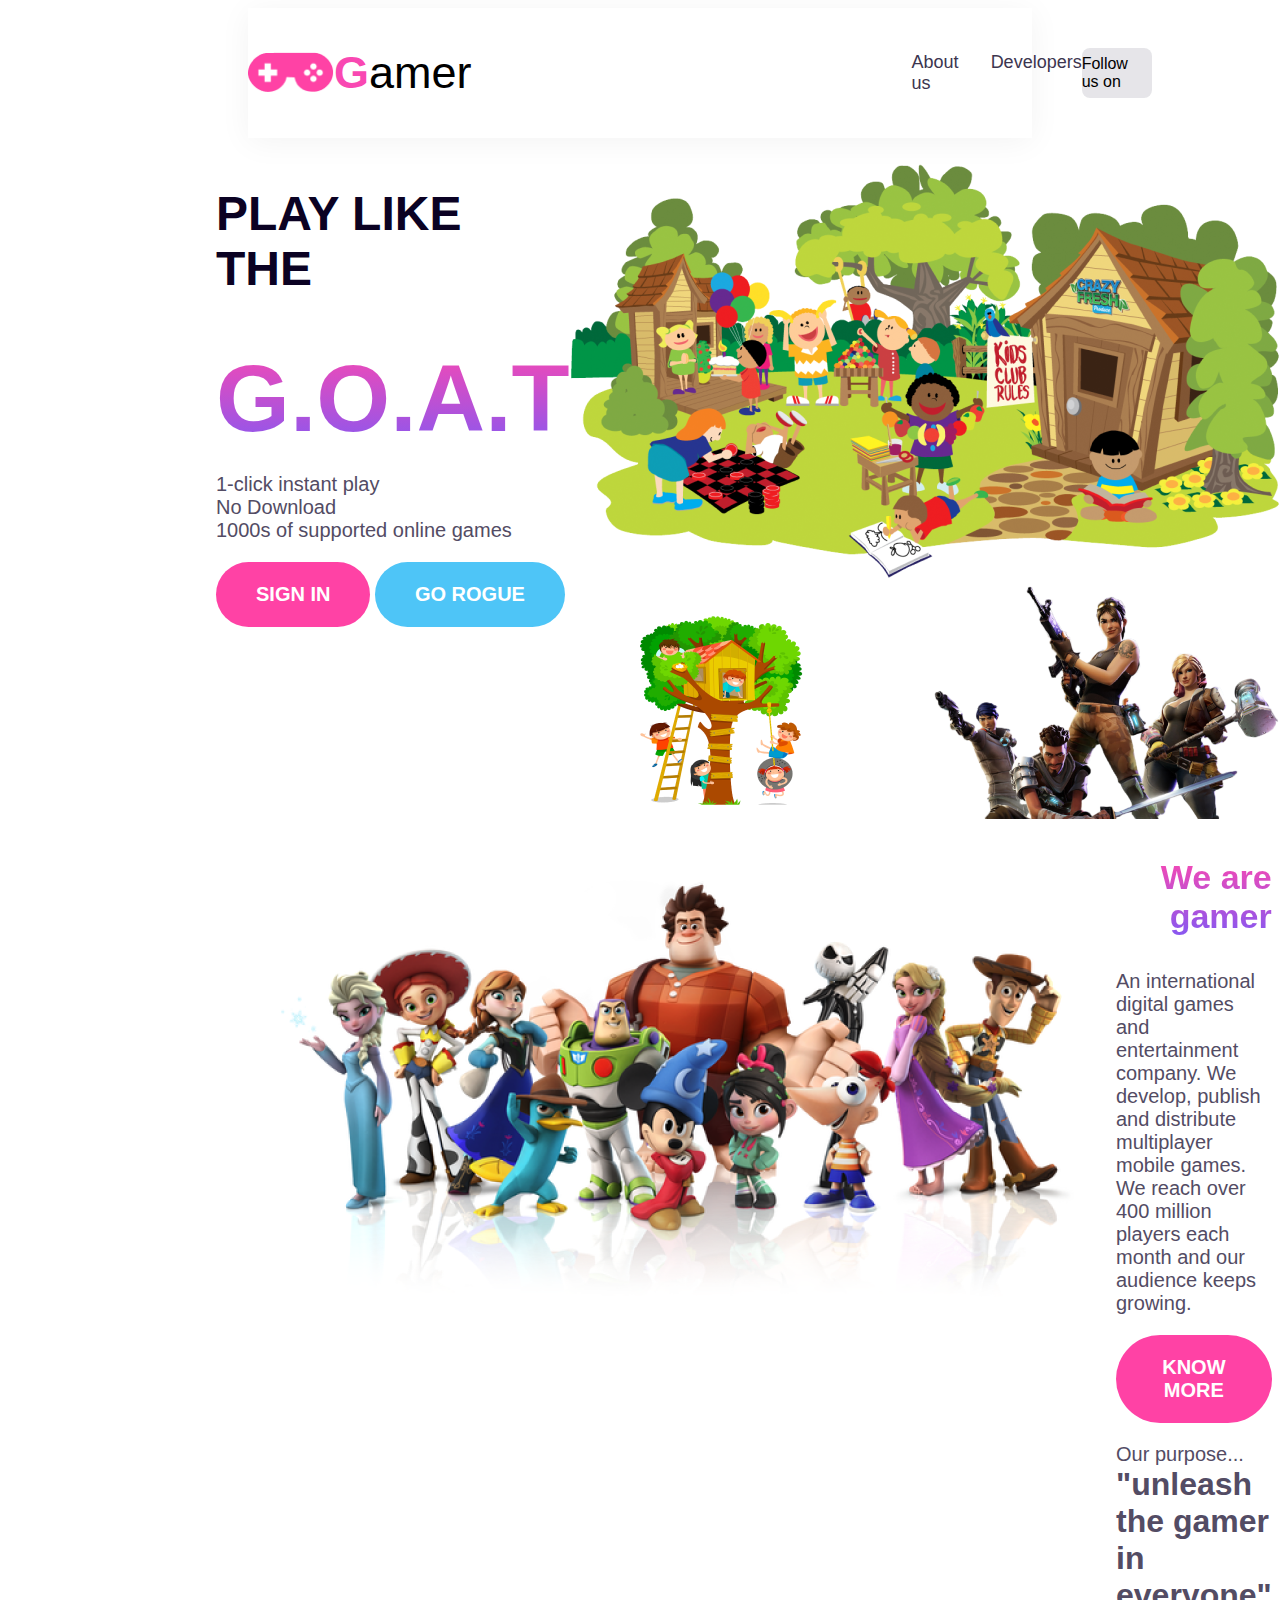
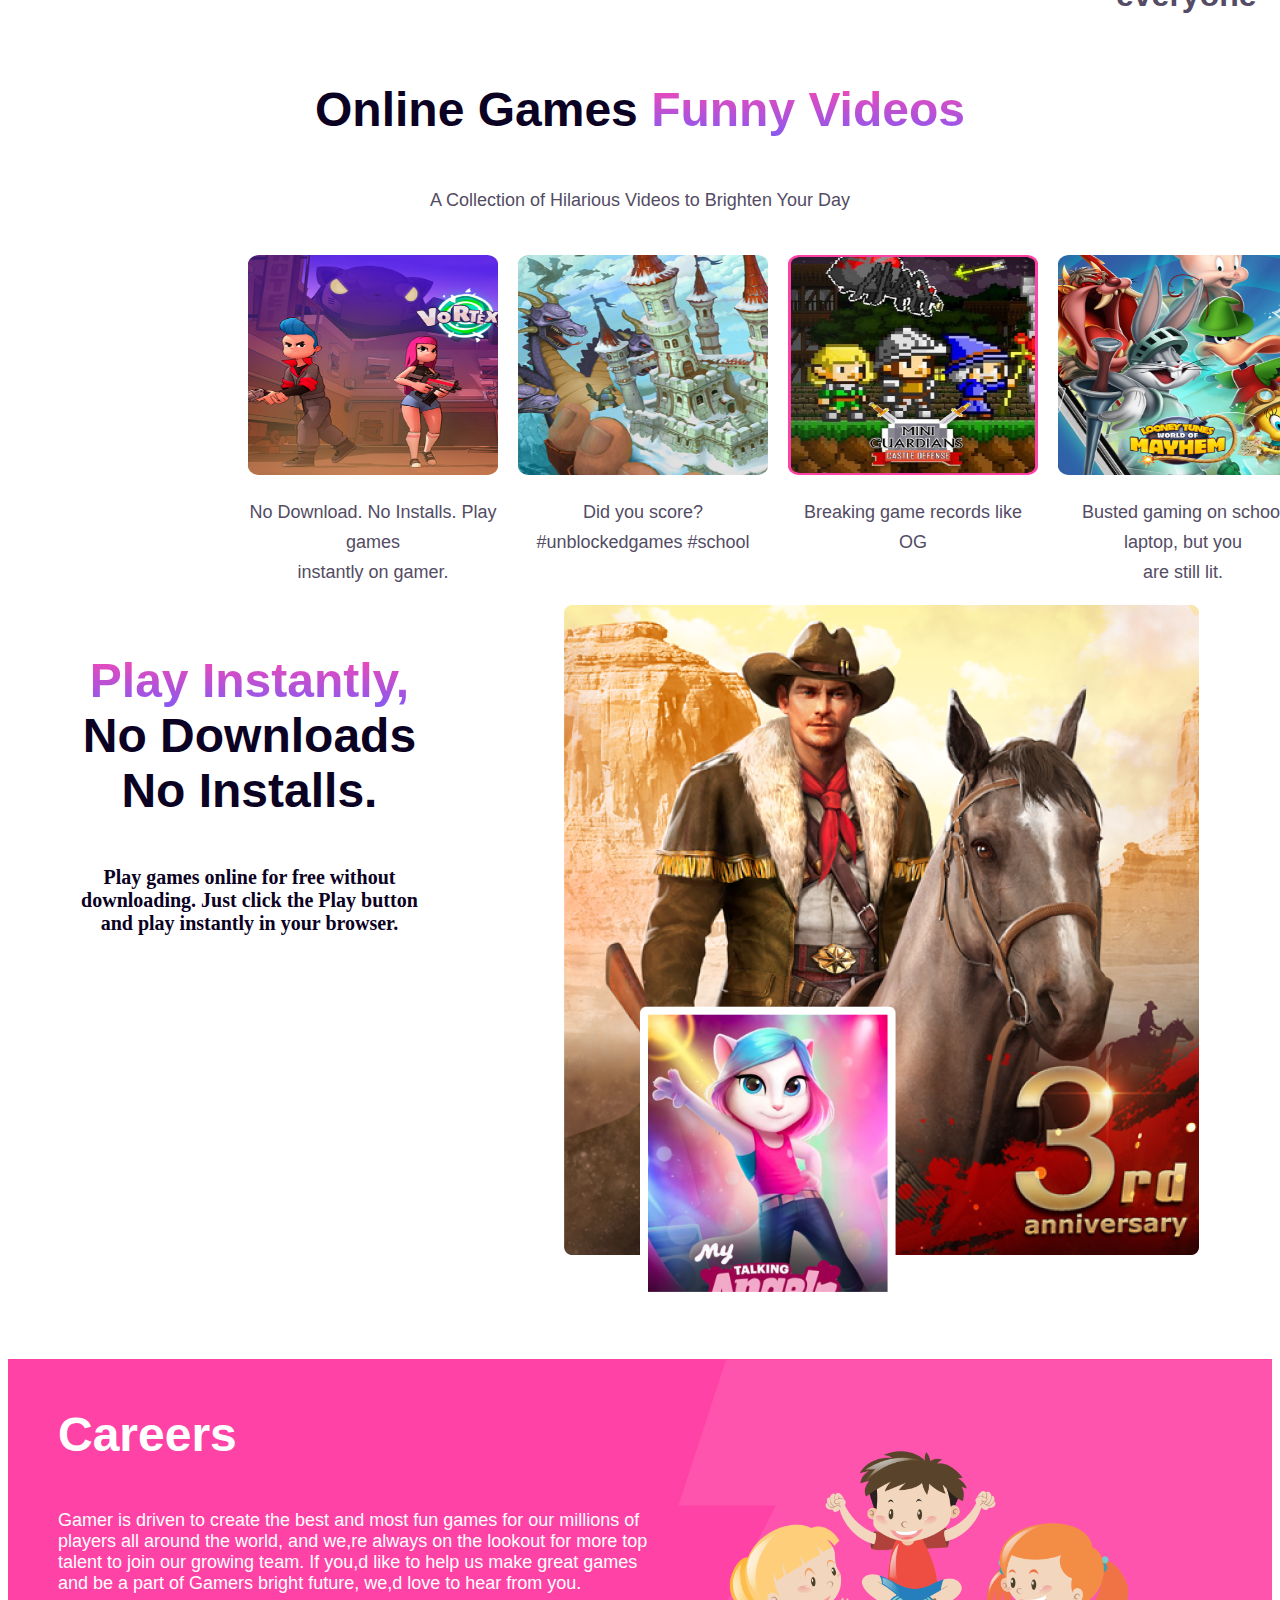
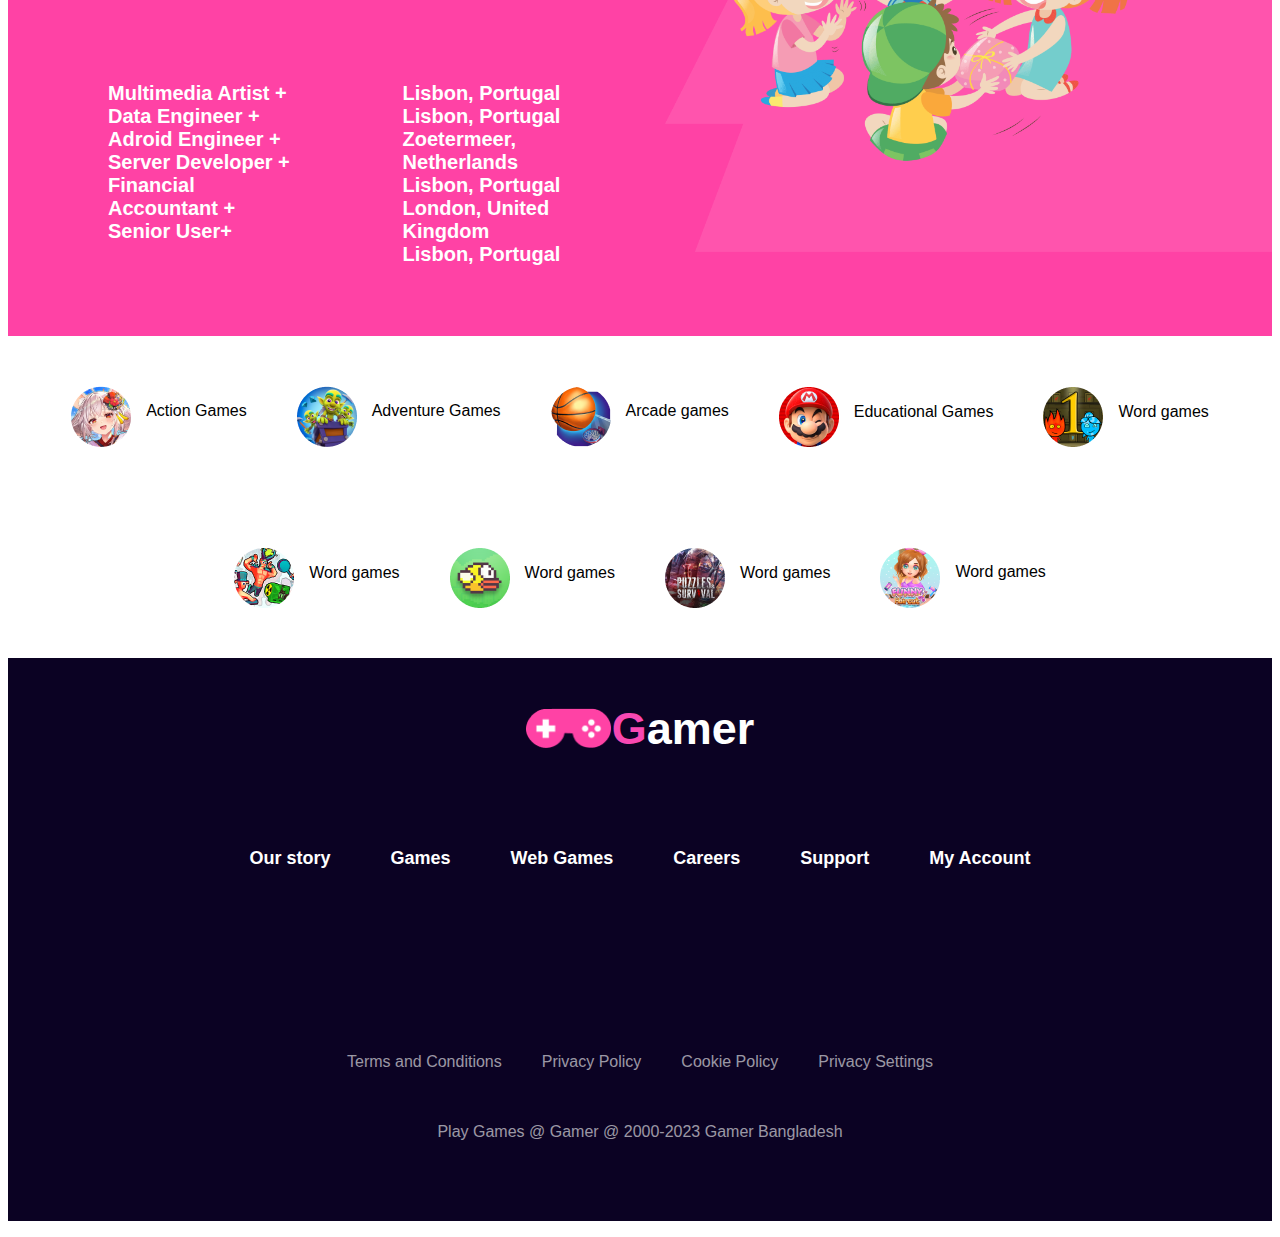
==== index.html @ 5a142f73 "first commit" ====
<!DOCTYPE html>
<html lang="en">

<head>
    <meta charset="UTF-8">
    <meta name="viewport" content="width=device-width, initial-scale=1.0">
    <title>Document</title>
    <link rel="stylesheet" href="2nd.css">
    <link rel="stylesheet" href="https://cdnjs.cloudflare.com/ajax/libs/font-awesome/6.4.0/css/all.min.css"
        integrity="sha512-iecdLmaskl7CVkqkXNQ/ZH/XLlvWZOJyj7Yy7tcenmpD1ypASozpmT/E0iPtmFIB46ZmdtAc9eNBvH0H/ZpiBw=="
        crossorigin="anonymous" referrerpolicy="no-referrer" />
    
</head>

<body>
    <nav class="nav">
        <div class="first">
            <img class="gamer-logo" src="/Frame.png" alt="">
            <p class="gamerp"><span class="pink">G</span>amer</p>
        </div>
        <div class="second">
            <ul>
                <li class="ab">About us </li>
                <li class="bb">Developers</li>
            </ul>
        </div>
        <div class="third">
            <p class="yp">Follow us on</p>
            <div class="third-logo">
                <i class="fa-brands fa-youtube" style="color: #f22b07;"></i>
                <i class="fa-brands fa-tiktok"></i>
            </div>
        </div>





    </nav>
    <!-- nav end -->
    <!-- secoond section start  -->
    <section class="gamererporerta">

        <div class="goat-desc">
            <p class="play">PLAY LIKE THE </p>
            <span class="goat">G.O.A.T</span>
            <p class="text">1-click instant play <br>No Download <br> 1000s of supported online games</p>





            <div class="goat-button">
                <button class="btn">SIGN IN</button>
                <button class="btntwo">GO ROGUE</button>

            </div>
        </div>




        <div class="second-section-firstimg">
            <img src="/Group18.png" alt="">
        </div>





    </section>
    <section class="fourth-page">



        <div class="second-section-firstimg">
            <img src="/pngwing4.png" alt="">
        </div>

        <div class="fourth-desc">
            <p class="we">We are gamer </p>

            <p class="text">An international digital games and entertainment company. We develop, publish and distribute
                multiplayer mobile games. We reach over 400 million players each month and our audience keeps growing.
            </p>
            <button class="btn">KNOW MORE</button>
            <p class="text">Our purpose...<br><span class="upper">"unleash the gamer in everyone"</span> </p>
        </div>




        </div>










    </section>
    <!-- online games begin -->
    <section class="online-games-container">
        <div class="online-games-title">
            <p class="online-t">Online Games <span class="purple">Funny Videos</span></p>
            <p class="textone">A Collection of Hilarious Videos to Brighten Your Day</p>
        </div>
        <div class="card">
            <div class="card-one"><img src="/Rectangle4.png" alt="">
                <p class="textone">No Download. No Installs. Play games <br> instantly on gamer.</p>
            </div>



            <div class="card-one"><img src="/Rectangle5.png" alt="">
                <p class="textone">Did you score? #unblockedgames #school</p>
            </div>


            <div class="card-one"><img src="/Rectangle7.png" alt="">
                <p class="textone">Breaking game records like OG</p>
            </div>


            <div class="card-one"><img src="/Rectangle6.png" alt="">
                <p class="textone">Busted gaming on school laptop, but you <br>are still lit.</p>
            </div>






        </div>






    </section>


    <!-- play instant start -->
    <section class="playi">

        <div class="playi-desc">
            <div class="playi-title">
                <p class="online-t"><span class="pinkone">Play Instantly,<br></span>
                    No Downloads <br>
                    No Installs.</p>
                    <p class="texttwo">Play games online for free without <br> downloading. Just click the Play button <br>and play instantly in your browser.</p>
            </div>
        </div>
        <div class="play-img">
            <img class="playg" src="/Rectangle55.png" alt=""> </div>
            <div class="playh">
                <img class="playi" src="/Rectang66.png" alt="">
            </div>
       




    </section>
    <!-- career section start -->
    <section class="career">
        <div class="careerleft">
        
        <p class="career-title">Careers</p>
        
        
       
            <p class="cp">Gamer is driven to create the best and most fun games for our millions of players all around the world, and we,re always on the lookout for more top talent to join our growing team. If you,d like to help us make great games and be a part of Gamers bright future, we,d love to hear from you.</p>
       
        <div class="clist">
            <div class="clistone"><p>Multimedia Artist +<br>
                Data Engineer +<br>
                Adroid Engineer +<br>
                Server Developer +<br>
                Financial Accountant +<br>
                Senior User+</p></div>
                <div class="clisttwo">
                    <p>Lisbon, Portugal <br>
                        Lisbon, Portugal <br>
                        Zoetermeer, Netherlands <br>
                        Lisbon, Portugal <br>
                        London, United Kingdom <br>
                        Lisbon, Portugal</p>
                </div>
        </div>
    </div>
        
        <div class="cimg">
            <img class="cimgg" src="/Group65.png" alt="">
        </div>






    </section>
    <!-- last start -->
    <section class="last">
<div class="lastone">
    <div class="action">
        
        <img class="actionimg" src="/Rectangle11.png" alt="">
        <p class=".texttwo">Action Games</p>
    </div>
    <div class="ad">
        <img src="/Rectangle12.png" alt="">
        <p class=".texttwo" >Adventure Games</p>
    </div>
    <div class="ar">
        <img src="/Rectangle13.png" alt="">
        <p class=".texttwo">Arcade games</p>
    </div>
    <div class="ed">
        <img src="/Rectangle14.png" alt="">
        <p class=".texttwo">Educational Games</p>
    </div>
    <div class="wo">
        <img src="/Rectangle15.png" alt="">
        <p class=".texttwo">Word games</p>
    </div>

</div>
<div class="lasttwo">
    <div class="wo">
        <img src="/Rectangle16.png" alt="">
        <p class=".texttwo">Word games</p>
    </div>
    <div class="wo">
        <img src="/Rectangle17.png" alt="">
        <p class=".texttwo">Word games</p>
    </div>
    <div class="wo">
        <img src="/Rectangle18.png" alt="">
        <p class=".texttwo">Word games</p>
    </div>
    <div class="wo">
        <img src="/Rectangle19.png" alt="">
        <p class=".texttwo">Word games</p>
    </div>

</div>



    </section>
</body>

<footer class="footer">
    <div class="ft-title">
        <img class="gamer-logo" src="/Frame.png" alt="">
        <p class="gamerpp"><span class="pink">G</span>amer</p>
    </div>
    <div class="xx">
        <p >Our story</p>
        <p >Games</p>
        <p>Web Games</p>
        <p>Careers</p>
        <p>Support</p>
        <p>My Account</p>
    </div>
    <section class="logo">
        
        <div class="fb"><i class="fa-brands fa-facebook fa-2xl" style="color: #f5f5f5;"></i></div>
        <div class="fb"><i class="fa-brands fa-instagram fa-2xl" style="color: #f7f7f8;"></i></div>
        <div class="fb"> <i class="fa-brands fa-linkedin fa-2xl" style="color: #fafafa;"></i></div>
       
       <div class="fb"> <i class="fa-brands fa-youtube fa-2xl" style="color: #f1f2f3;"></i>
       </div>
       <div class="fb"><i class="fa-brands fa-twitter fa-2xl" style="color: #fafafa;"></i></div>
    
    
    
    
    
    
    
    
    </section>
    <div class="lastt">
        <p>Terms and Conditions</p>
        <p>Privacy Policy</p>
        <p>Cookie Policy</p>
        <p>Privacy Settings</p>
    </div>
    <p class="lasttt">Play Games @ Gamer @ 2000-2023 Gamer Bangladesh</p>

</footer>

</html>
---- 2nd.css ----
* {
    font-family: 'Open Sans', sans-serif;
    font-family: 'Work Sans', sans-serif;
}
.text{
    color: #534C64;
    font-size: 20px;
    font-weight: 500;
}
.btn{
    display: inline-flex;
padding: 21px 40px;
align-items: flex-start;
gap: 10px;
border-radius: 48px;
background: var(--linear, linear-gradient(90deg, #FF42A5 0%, #FF42A5 100%));
border: none;
color: white;
font-weight: 600;
font-size: 20px;
}
.btntwo{
    display: inline-flex;
padding: 21px 40px;
align-items: flex-start;
gap: 10px;
border-radius: 48px;
background: #4EC5F7;
border: none;
color: white;
font-weight: 600;
font-size: 20px;
}
nav{
    display: flex;
    flex-direction: row;
    align-items: center;
    justify-content: space-around;
  
    margin-left: 240px;
    margin-right: 240px;
    height: 130px;
    background: #FFF;
    box-shadow: 0px 4px 30px 0px rgba(0, 0, 0, 0.05);
} 
.first{
    display: flex;
    flex-direction: row;
}
.second ul{
    display: flex;
    flex-direction: row;
    text-decoration: none;
    list-style: none;
   gap: 32px;
   font-size: 18px;
   color: #3C354F;

}
 .second{
    padding-left: 400px ;
} 

.third{
    display: flex;
    flex-direction: row;
    align-items: center;
    justify-content: center;
}
.gamer-logo{
    width: 86.041px;
height: 40px;
padding-top: 50px;

}
.pink{
   color:  #F948B2;
   font-weight: 700;
}
.gamerp{
    font-size: 45px;
}
.yp{
padding-right: 24px;
}
.third-logo{
    gap: 24px;
}
.third{ 
    width: 170px;
    height: 50px;
    align-items: center;
    border-radius: 8px;
    background: rgba(11, 2, 35, 0.10);
    padding-top: 0px;
    display: flex;
    flex-direction: row;
    justify-content: space-around;

}
/*  second section start*/
.play{
    color: #0B0223;
    font-size: 48px;
    font-weight: 600;
  
}
.goat{
    text-align: center;

font-size: 95px;
font-weight: 800;
background: linear-gradient(180deg, #F948B2 0%, #8758F1 100%);
background-clip: text;
-webkit-background-clip: text;
-webkit-text-fill-color: transparent;
}
.gamererporerta{
    display:flex;
        flex-direction: row;
         padding-left: 13rem; 
        padding-right: 16rem;

}
.upper{
    color: #534C64;
    font-size: 32px;
    font-weight: 700;
}
.we{
    background: linear-gradient(180deg, #F948B2 0%, #8758F1 100%);
background-clip: text;
-webkit-background-clip: text;
-webkit-text-fill-color: transparent;
text-align: right;
font-size: 34px;
font-weight: 700;
}
.fourth-page{
    
    display: flex;
    flex-direction: row;
            padding-left: 15rem;
            padding-right: 15rem;
          

    
    }
    .second-section-firstimg{
        
      width: 1005;
        
    }
   
    



/* online games  */
.purple{
    background: linear-gradient(180deg, #F948B2 0%, #8758F1 100%);
background-clip: text;
-webkit-background-clip: text;
-webkit-text-fill-color: transparent;

font-size: 48px;

font-weight: 700;

}
.online-t{
    text-align: center;
    color: #0B0223;


font-size: 48px;

font-weight: 700;

}
.textone , .texttwo {
    color: #534C64;
text-align: center;

font-size: 18px;

font-weight: 400;
line-height: 30px;
}
.card{
    width: auto;
    margin-top: 40px;
    display: flex;
    flex-direction: row;
    gap: 20px;
    padding-left: 240px;
}
.online-games-container{
 width: 100%;
 justify-content: center;


}


/* play instant start */
.pinkone{
    background: linear-gradient(180deg, #F948B2 0%, #8758F1 100%);
    background-clip: text;
    -webkit-background-clip: text;
    -webkit-text-fill-color: transparent;
}
.playi{
    width: 100%;
    display: flex;
    flex-direction: row;
    justify-content: space-around;
 
}
.texttwo{
    align-items: end;

}
.playi{
    width: 100%;
}
.playh
{
    position: absolute;
    width: 20%;
    
    
    bottom:-125rem;
    left: 40rem;
   
  
    
}
/*career start  */
.career{
    background: linear-gradient(90deg, #FF42A5 0%, #FF42A5 100%);
    margin-top: 120px;
    display: flex;
    flex-direction: row;
    margin-top: 100px;
    
 
   width: 100%;
   
}
.career-title{
   
    color: #FFF;

font-size: 48px;

font-weight: 700;

}
.cp{color: #FFF;
    font-size: 18px;

    font-weight: 400;
    

}
.bts{
    color: #F948B2;
    background-color: #FFF;
    display: inline-flex;
padding: 21px 40px;
align-items: flex-start;
gap: 10px;
border-radius: 48px;
background: #FFF;

font-size: 20px;

font-weight: 600;
border: 0px;


}
.clist{
    display: flex;
    flex-direction: row;
}
.clistone , .clisttwo{
    color: #FFF;
font-family: Work Sans;
font-size: 20px;
font-style: normal;
font-weight: 600;
gap: 20px;
padding: 50px;
}
.clistone{
    gap: 30px;
    
}
.careerleft{
    /* padding-left: 200px; */
   width: 50%;
   padding-left: 50px;
}
.cimg{
    width:50%;


}
.cimgg{
    width: 100%;
}


.card-one{
    width: 250px;
}

.card-one img{
    width: 250px;
    height: 220px;
}
.texttwo{
    color: #0B0223;
font-family: Work Sans;
font-size: 20px;
font-style: normal;
font-weight: 600;
line-height: normal;
}
.lastone , .lasttwo{
    display: flex;
    flex-direction: row;
    gap: 50px;
    align-items: center;
    justify-content: center;
    padding-top: 50px;
    padding-bottom: 50px;
}
.action{
    display: flex;
    flex-direction: row;
    gap: 15px;
}
.ad{
    display: flex;
    flex-direction: row;
    gap: 15px;
}
.ar{
    display: flex;
    flex-direction: row;
    gap: 15px;
}
.ed{ display: flex;
    flex-direction: row;
    gap: 15px;}
   
.wo{ display: flex;
    flex-direction: row;
    gap: 15px;}
.wo:hover{
    border: 2px solid skyblue;
    border-radius: 50px;
background: #FFF;
}
.ed:hover{
    border: 2px solid skyblue;
    border-radius: 50px;
background: #FFF;
}
.ar:hover{
    border: 2px solid skyblue;
    border-radius: 50px;
background: #FFF;
}
.ad:hover{
    border: 2px solid skyblue;
    border-radius: 50px;
background: #FFF;
}
.action:hover{
    border: 2px solid skyblue;
    border-radius: 50px;
background: #FFF;
}

/* footer start */
.footer{background: #0B0223;
   
}
.ft-title{
    display: flex;
    flex-direction: row;
    justify-content: center;
}
.xx{
    color: white;
    display: flex;
    flex-direction: row;
    justify-content: center;
    font-size: 18px;
   
    font-weight: 600;
    padding-bottom: 40px;
}
.xx p{
    padding: 30px;
}

.gamerpp{
    color: white;
   
font-size: 45px;

font-weight: 700;

}
.logo{
    display: flex;
    flex-direction:row ;
    justify-content: center;
    padding-bottom: 40px;
    
  
  

}
.fb{
   margin: 10px;
}
.t{color: rgba(255, 255, 255, 0.60);
   
    font-size: 16px;
   
    font-weight: 500;
  

}
.lastt , .lasttt{
    display: flex;
    flex-direction: row;
    justify-content: center;
    color: rgba(255, 255, 255, 0.60);
   
    font-size: 16px;
   
    font-weight: 500;
   
}
.lastt p{
    padding: 20px;
}
.lasttt{
    padding-bottom: 80px;
}

/* responsive styles  for mobile*/
@media screen and (max-width:576px){
    .nav{
       flex-direction: column;
    }
    .first{
        padding-right:100px;
    }
    .second ul{
        flex-direction: column;
      
    }

    .second{
        padding-left: 0px;
        padding-right: 100px;
        margin-bottom: 20px;
    }
    .second ul{
    
        gap: 10px;
    }
    .ab{
        margin-left: 6px;
    }
    .bb{margin-right: 25px;
    }
    .third{
        
        margin-right: 90px;
    }
}
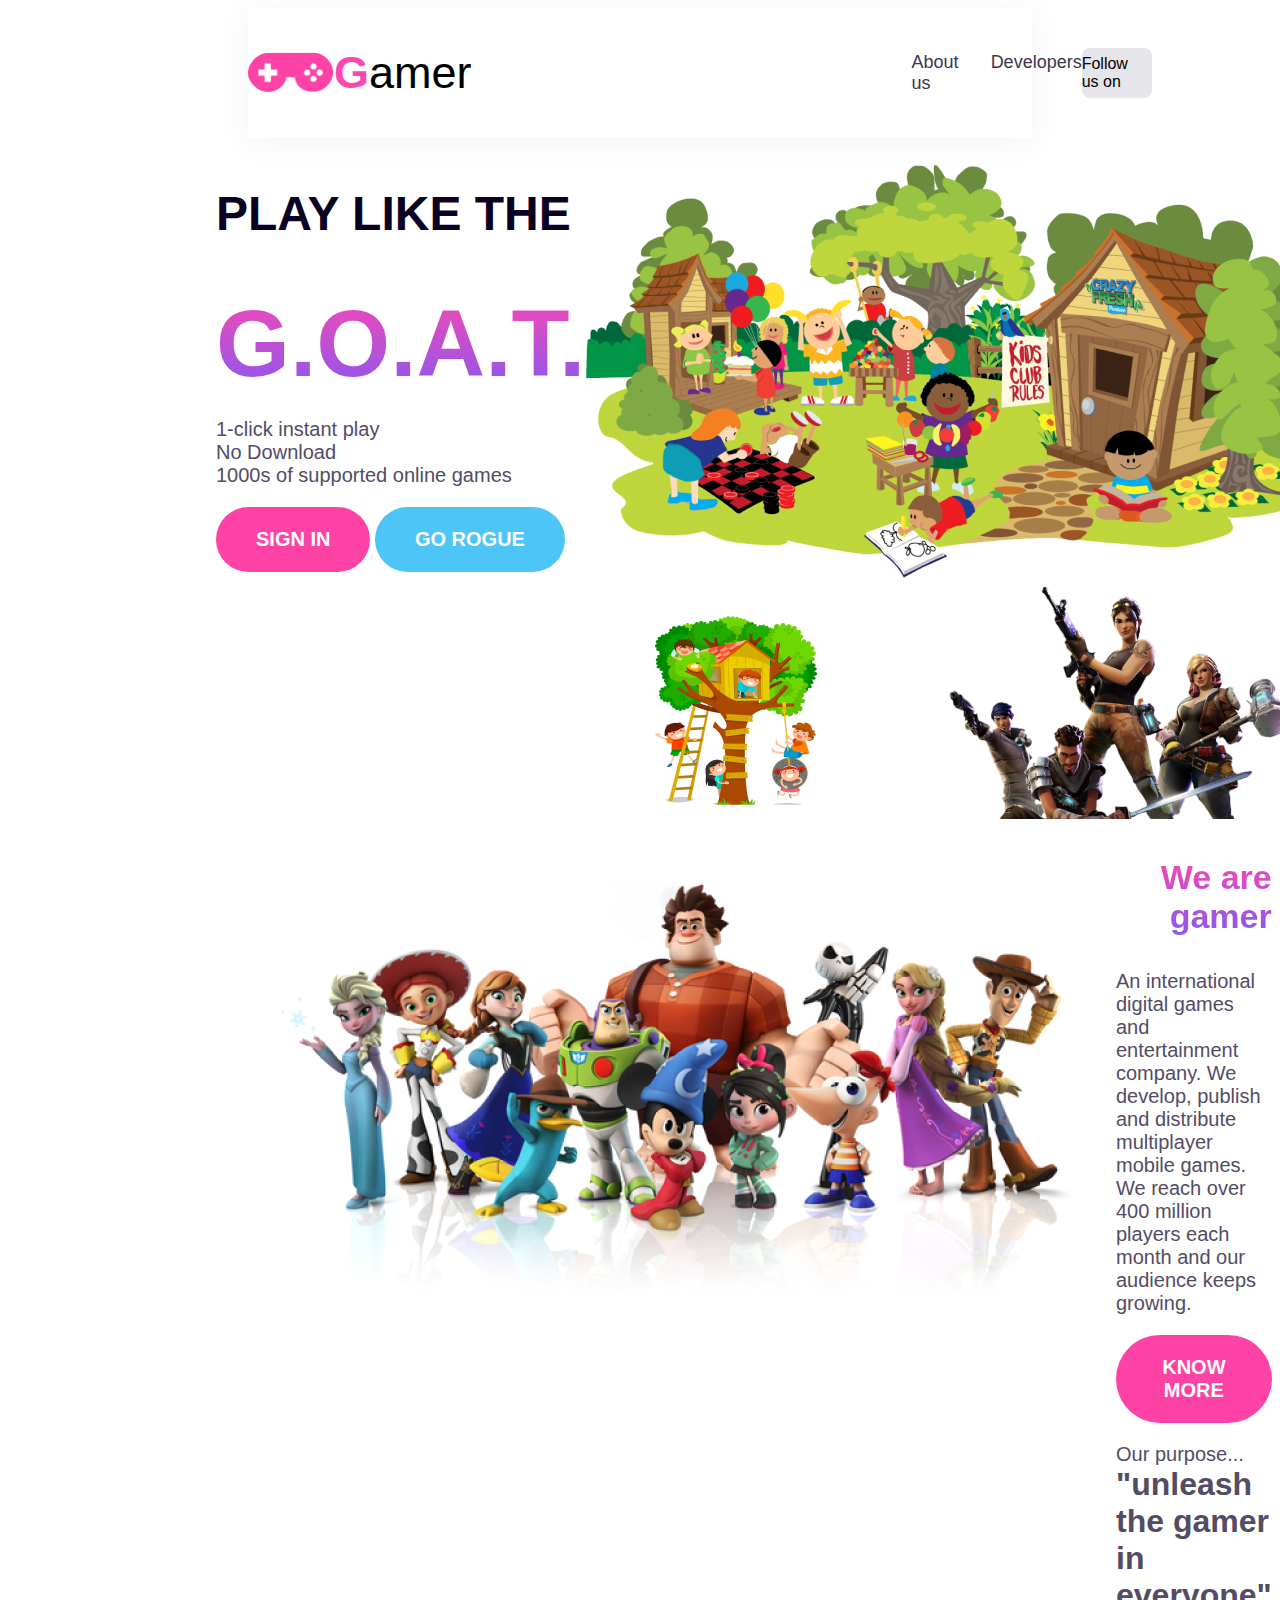
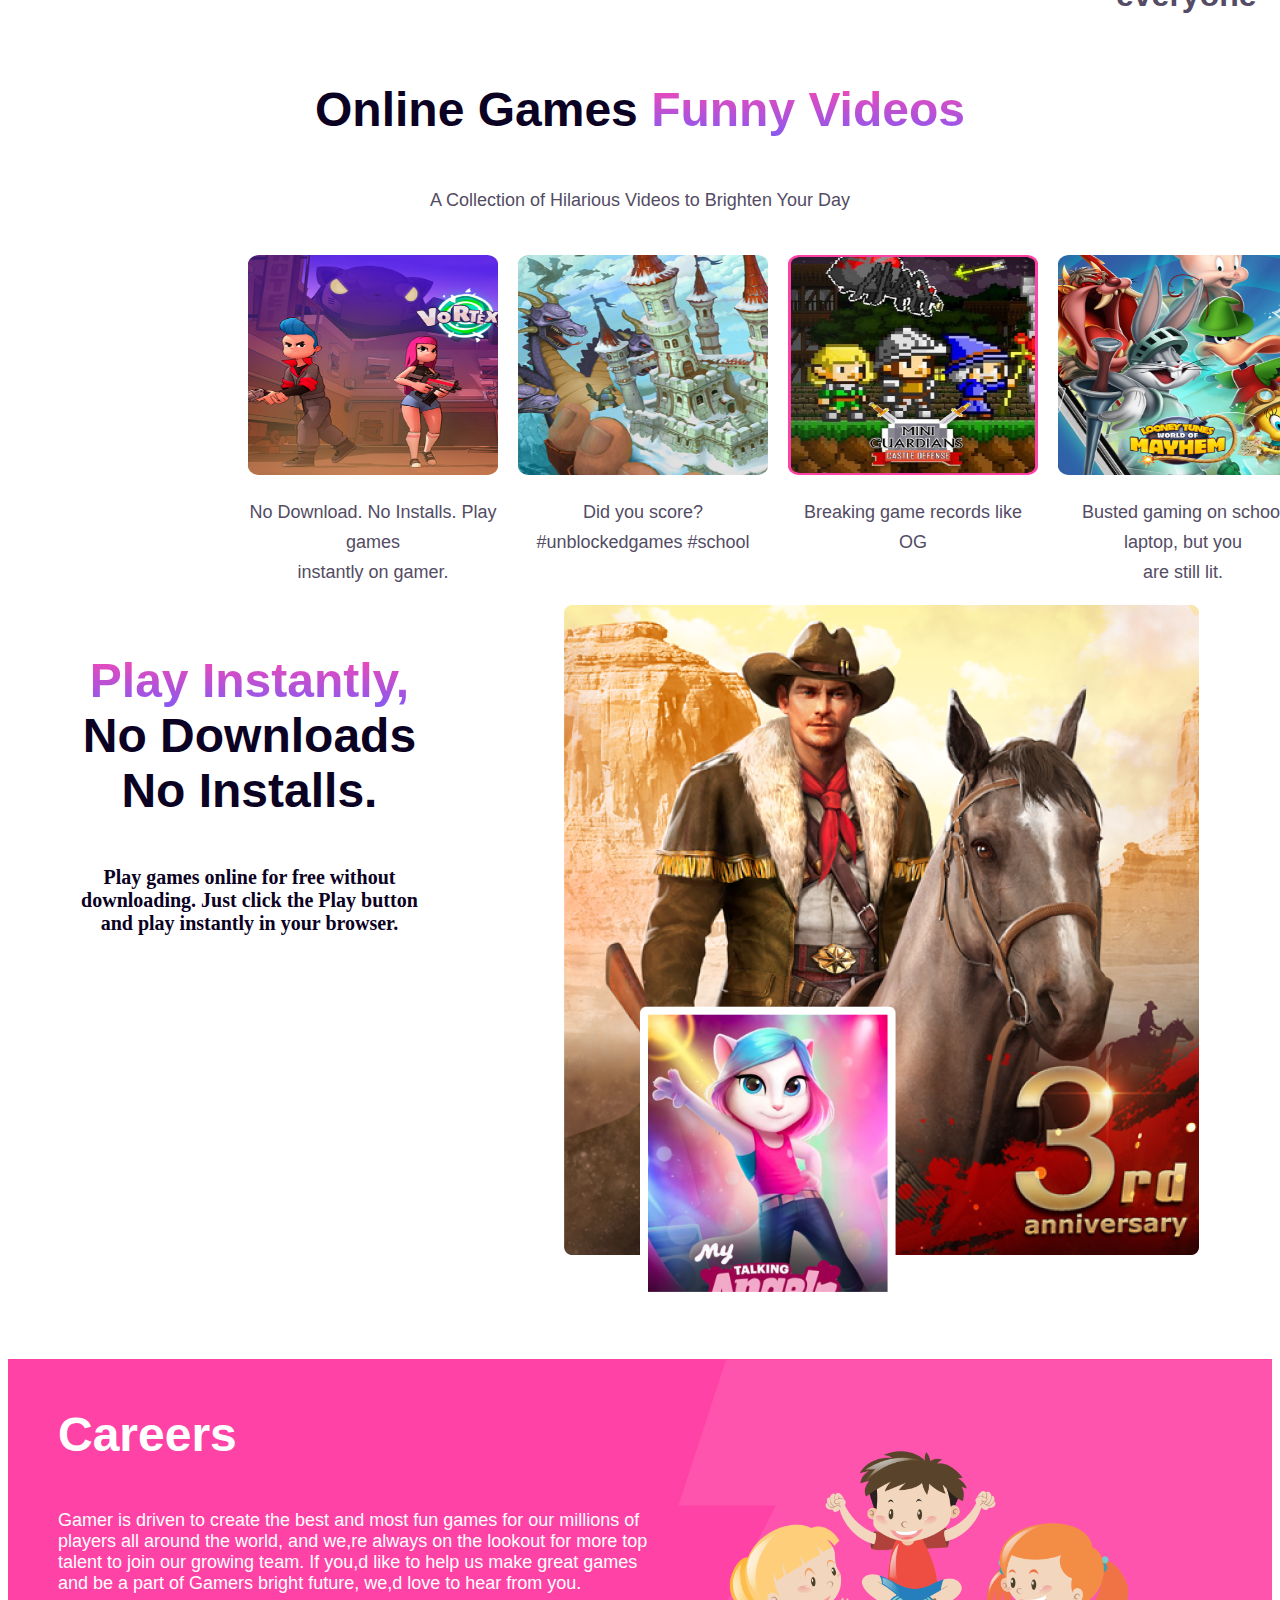
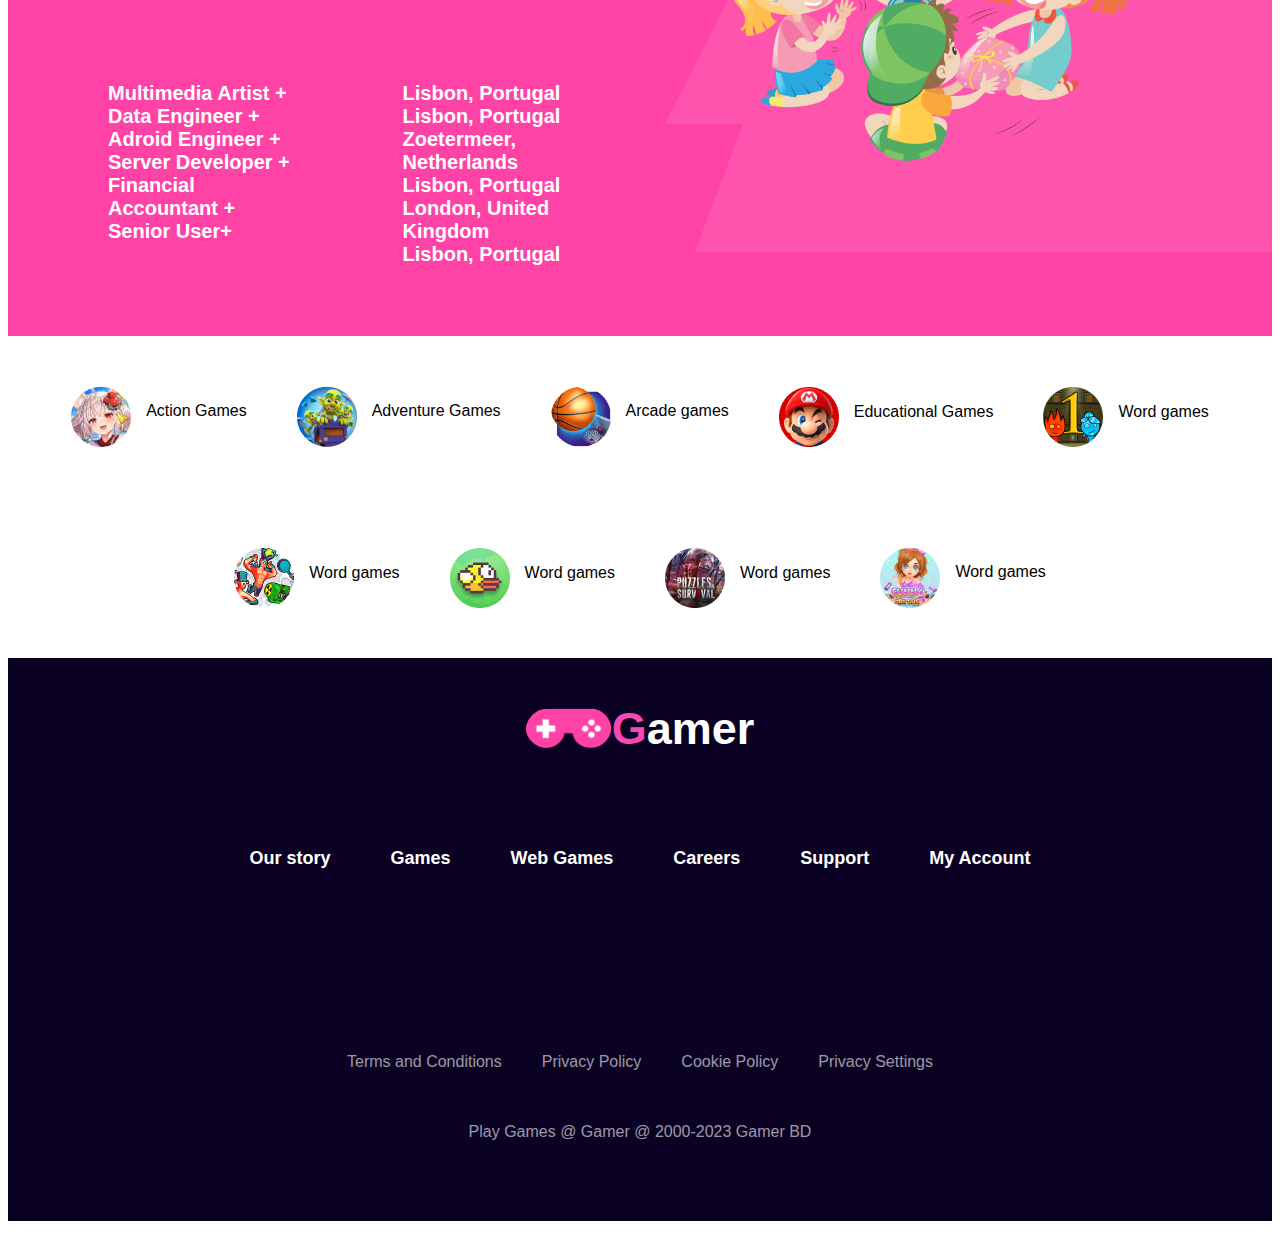
==== commit c76abe45: "done" ====
--- a/index.html
+++ b/index.html
@@ -43,7 +43,7 @@
 
         <div class="goat-desc">
             <p class="play">PLAY LIKE THE </p>
-            <span class="goat">G.O.A.T</span>
+            <span class="goat">G.O.A.T.</span>
             <p class="text">1-click instant play <br>No Download <br> 1000s of supported online games</p>
 
 
@@ -61,7 +61,7 @@
 
 
         <div class="second-section-firstimg">
-            <img src="/Group18.png" alt="">
+            <img class="nn" src="/Group18.png" alt="">
         </div>
 
 
@@ -74,7 +74,7 @@
 
 
         <div class="second-section-firstimg">
-            <img src="/pngwing4.png" alt="">
+            <img class="bb" src="/pngwing4.png" alt="">
         </div>
 
         <div class="fourth-desc">
@@ -292,7 +292,7 @@
         <p>Cookie Policy</p>
         <p>Privacy Settings</p>
     </div>
-    <p class="lasttt">Play Games @ Gamer @ 2000-2023 Gamer Bangladesh</p>
+    <p class="lasttt">Play Games @ Gamer @ 2000-2023 Gamer BD</p>
 
 </footer>
 
--- a/2nd.css
+++ b/2nd.css
@@ -461,6 +461,8 @@
 @media screen and (max-width:576px){
     .nav{
        flex-direction: column;
+       margin-top: 100px;
+       margin-bottom: 100px;
     }
     .first{
         padding-right:100px;
@@ -488,4 +490,115 @@
         
         margin-right: 90px;
     }
+    .gamererporerta{
+        flex-direction: column;
+        padding: 0px;
+    }
+    .goat{
+        font-size: 89px;
+        
+    }
+    .nn{
+        width: 380px;
+    }
+    .fourth-page{
+        flex-direction: column-reverse;
+        padding-left: 0px;
+        width: 100%;
+
+    }
+    .bb{
+        width: 400px ;
+    }
+    .fourth-desc{
+        width: 100%;
+        
+    }
+    .we{
+        padding-right: 90px;
+    }
+    .text{
+       padding-left: 20px;
+    }
+  
+        .card{
+            flex-direction: column;
+            padding-left: 65px;
+        }
+        .playi{
+            flex-direction: column;
+            width: 100%;
+        }
+        .playg{padding-left: 20px;
+            width: 360px;
+        }
+        .playh
+        {
+            position: absolute;
+            width: 30%;
+            
+            
+            bottom:-218rem;
+            left: 0rem;
+
+           
+          
+           
+
+}
+.career{
+    flex-direction: column;
+    width: 380px;
+}
+.careerleft{
+    width: 100%;
+    padding: 10px;
+  
+}
+.career-title{
+    padding-left:90px;
+}
+.cp{
+    font-size: small;
+   
+
+}
+.clistone{
+    padding: 20px;
+}
+
+.cimg{
+    padding-left: 20px;
+    width: 100%;
+}
+.lastone{
+    flex-direction: column;
+    justify-content: flex-start;
+    padding-top: 20px;
+}
+
+.xx{
+    flex-wrap: wrap;
+}
+.xx p{
+    padding: 20px;
+}
+.logo{
+    gap: 20px;
+    padding-bottom: 10px;
+}
+.lasttwo{
+    flex-direction: column;
+    padding-top: 20px;
+}
+.last{
+    display: flex;
+    flex-direction: row;
+}
+.footer{
+    height: 100%;
+}
+.lasttt{
+    padding-bottom: 100%;
+}
 }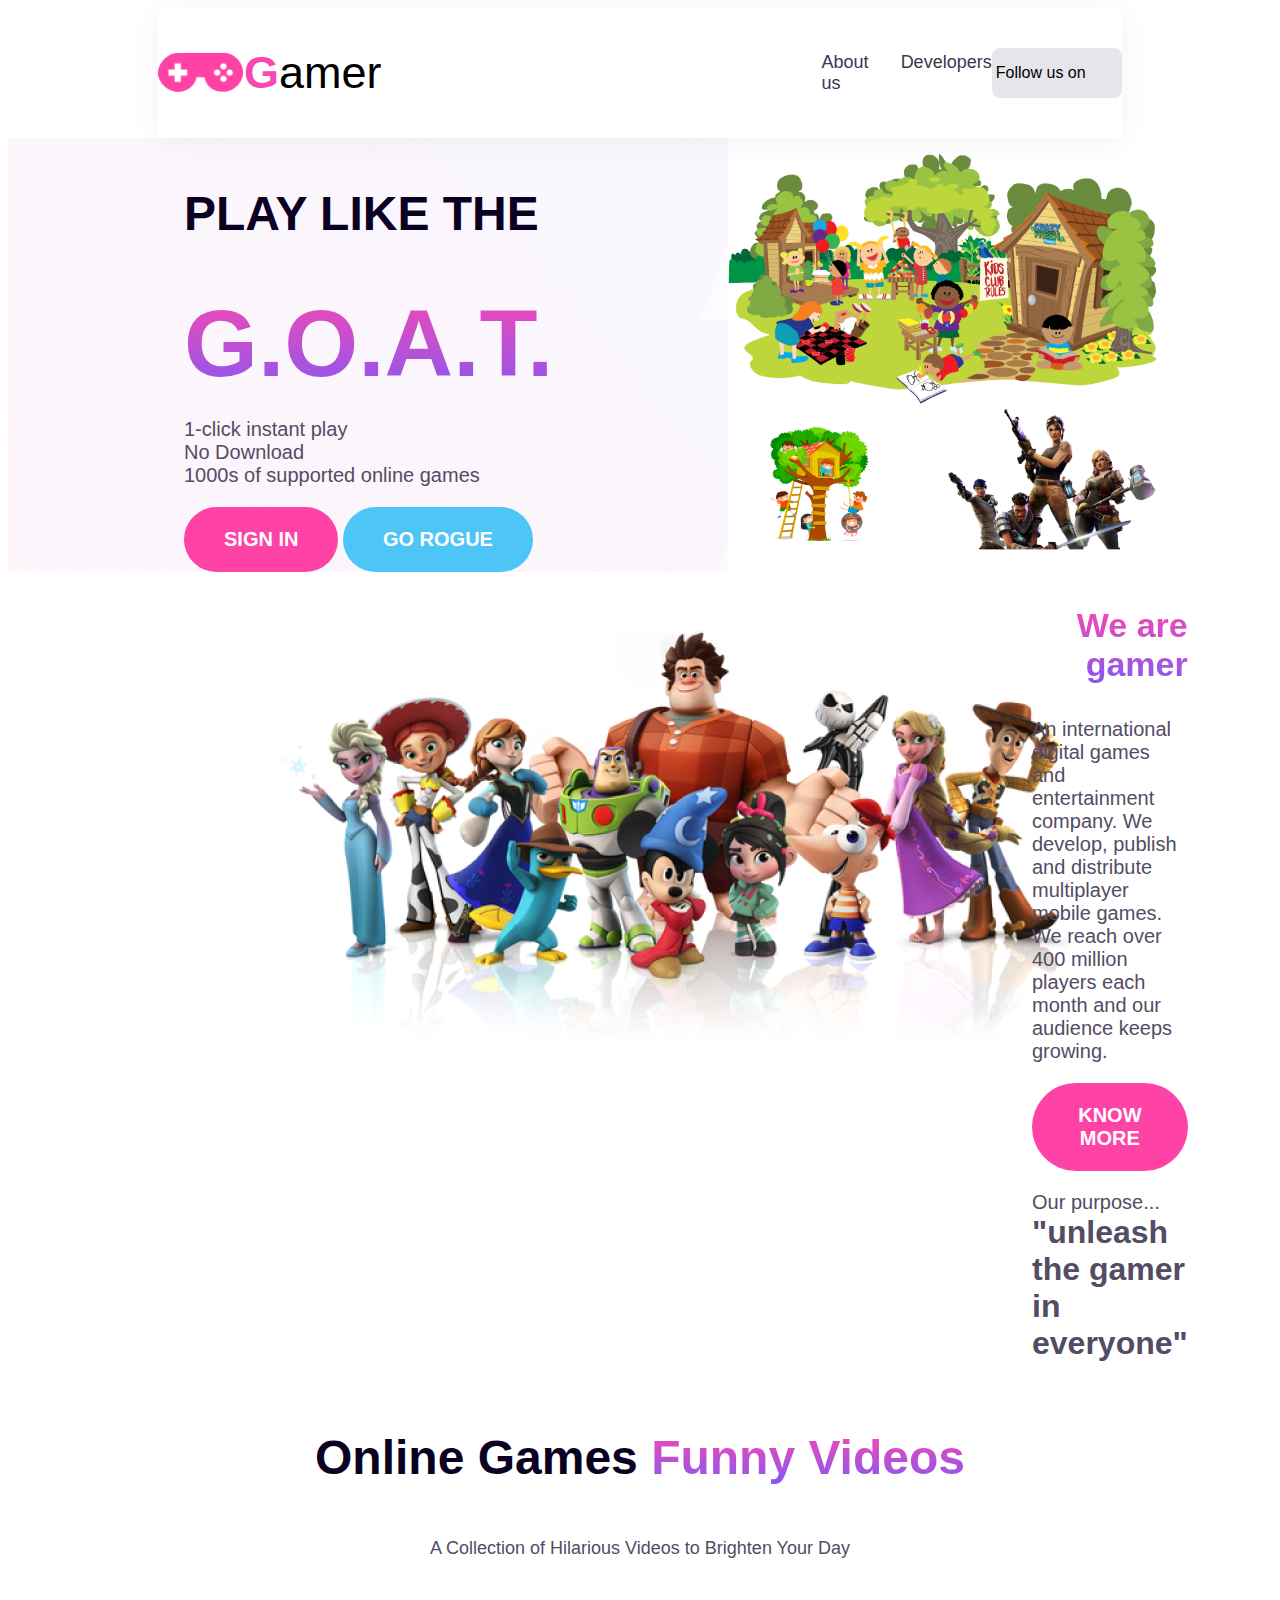
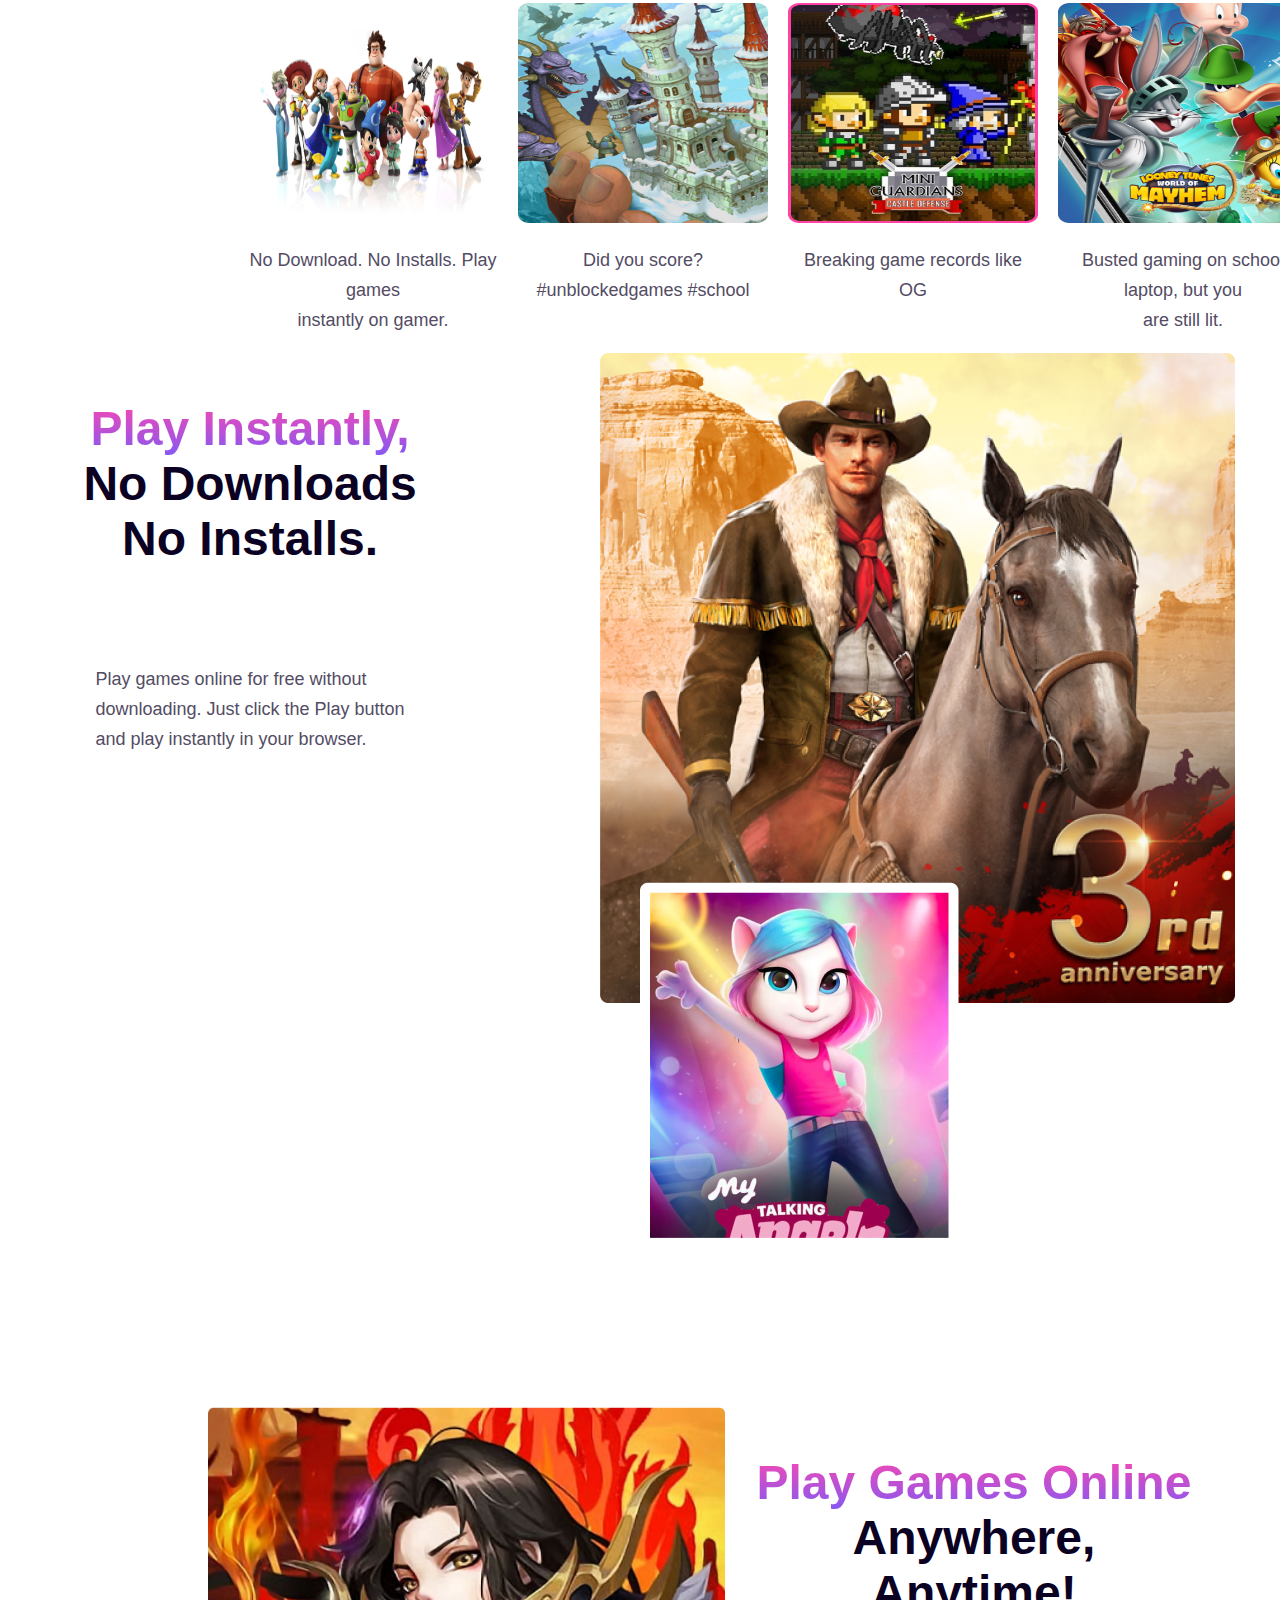
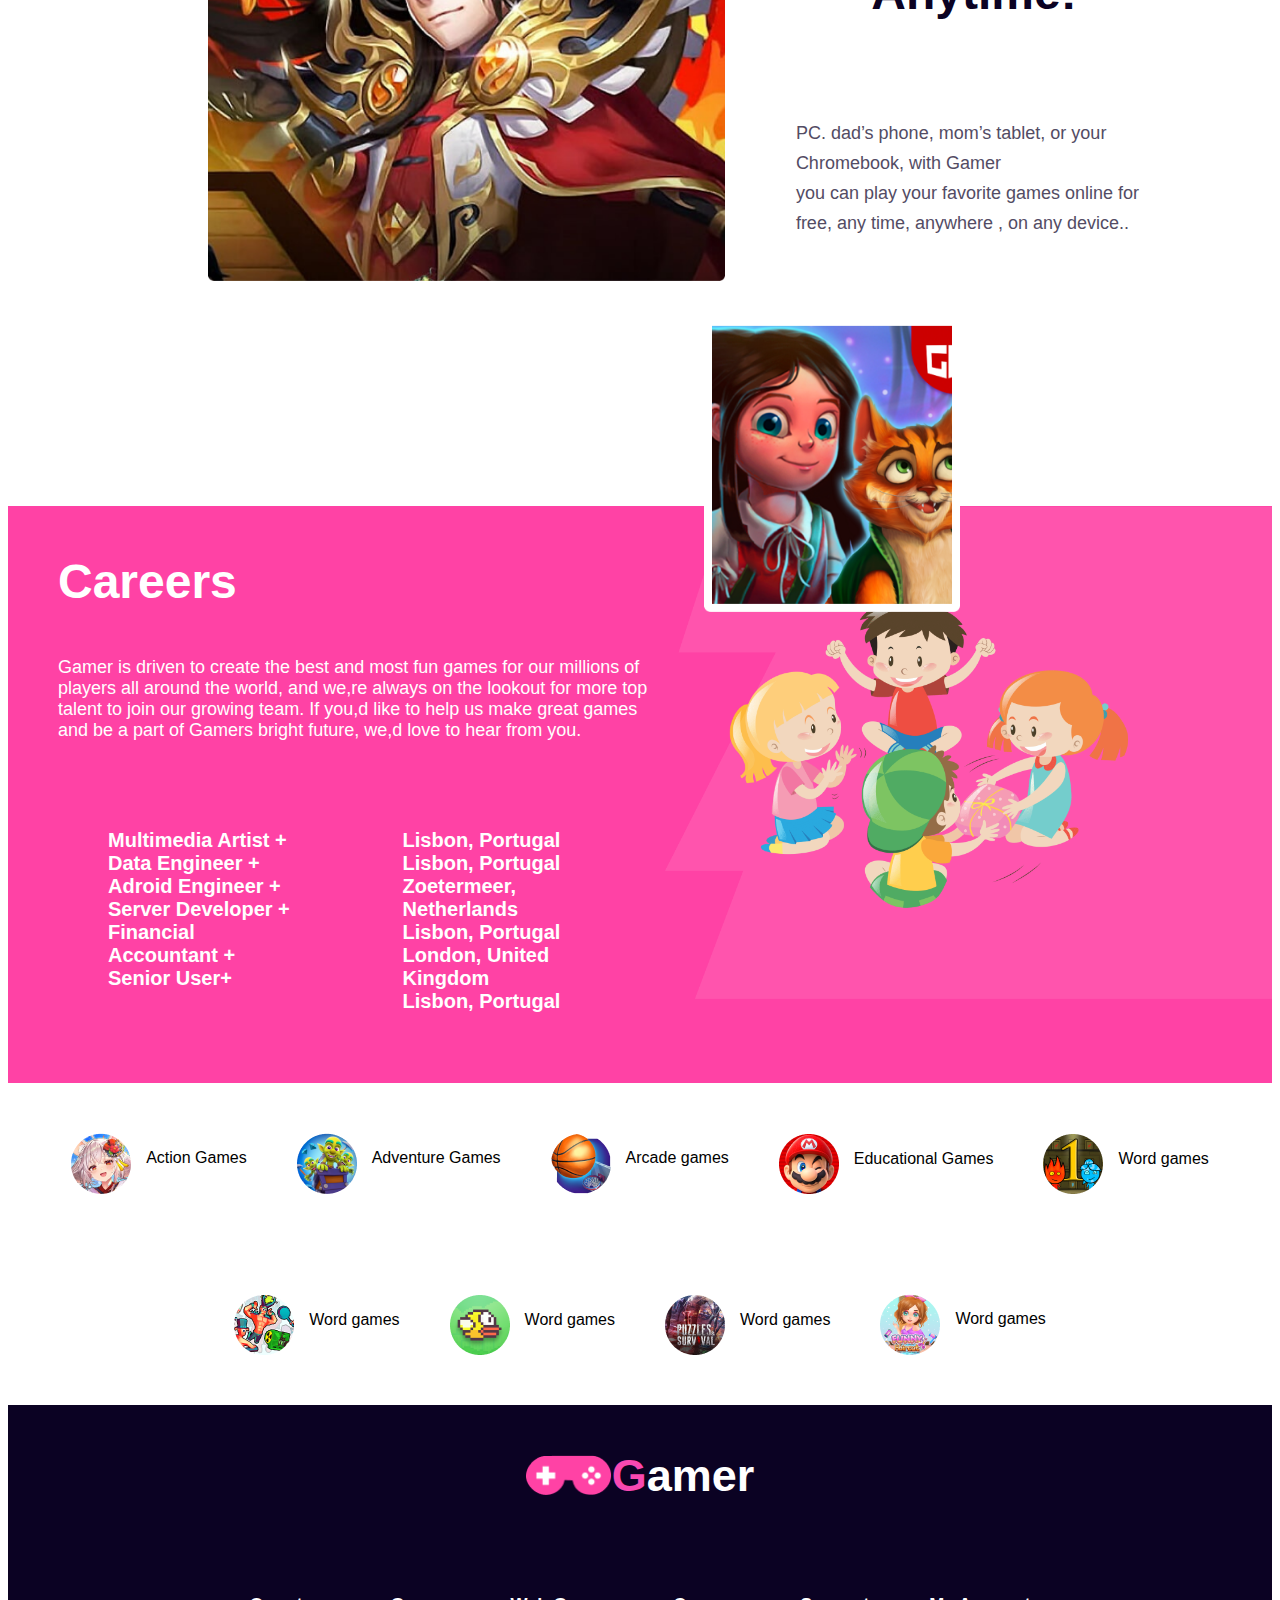
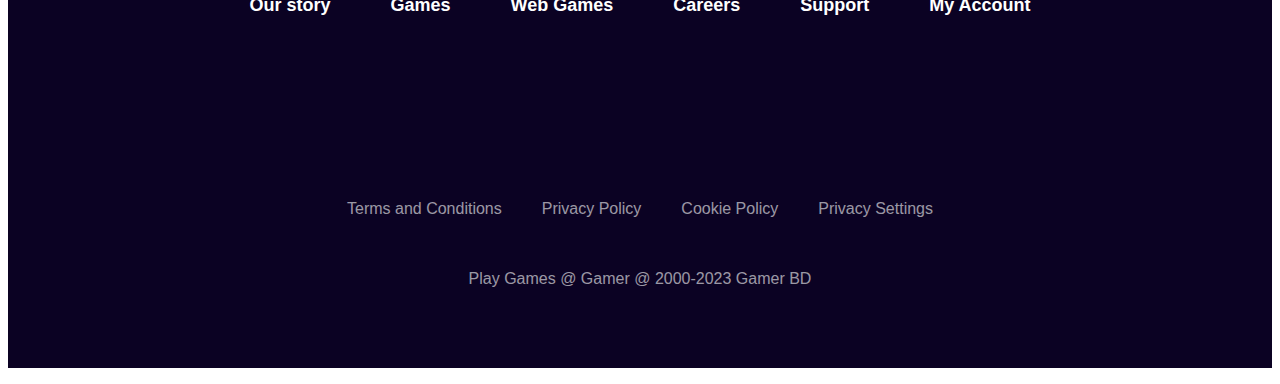
==== commit 077de4d3: "done" ====
--- a/index.html
+++ b/index.html
@@ -5,6 +5,7 @@
     <meta charset="UTF-8">
     <meta name="viewport" content="width=device-width, initial-scale=1.0">
     <title>Document</title>
+    <link rel="shortcut icon" type="x-icon" href="home.png">
     <link rel="stylesheet" href="2nd.css">
     <link rel="stylesheet" href="https://cdnjs.cloudflare.com/ajax/libs/font-awesome/6.4.0/css/all.min.css"
         integrity="sha512-iecdLmaskl7CVkqkXNQ/ZH/XLlvWZOJyj7Yy7tcenmpD1ypASozpmT/E0iPtmFIB46ZmdtAc9eNBvH0H/ZpiBw=="
@@ -15,7 +16,7 @@
 <body>
     <nav class="nav">
         <div class="first">
-            <img class="gamer-logo" src="/Frame.png" alt="">
+            <img class="gamer-logo" src="./Frame.png" alt="">
             <p class="gamerp"><span class="pink">G</span>amer</p>
         </div>
         <div class="second">
@@ -109,7 +110,7 @@
             <p class="textone">A Collection of Hilarious Videos to Brighten Your Day</p>
         </div>
         <div class="card">
-            <div class="card-one"><img src="/Rectangle4.png" alt="">
+            <div class="card-one"><img src="/pngwing4.png" alt="">
                 <p class="textone">No Download. No Installs. Play games <br> instantly on gamer.</p>
             </div>
 
@@ -158,7 +159,29 @@
         <div class="play-img">
             <img class="playg" src="/Rectangle55.png" alt=""> </div>
             <div class="playh">
-                <img class="playi" src="/Rectang66.png" alt="">
+                <img class="playk" src="/Rectang66.png" alt="">
+            </div>
+       
+
+
+
+
+    </section>
+    <!-- play games online start -->
+    <section class="playxx">
+
+        <div class="playi-desc">
+            <div class="playi-title">
+                <p class="online-t"><span class="pinkone">Play Games Online<br></span>
+                    Anywhere,<br>
+                    Anytime!</p>
+                    <p class="texttwo">PC. dad’s phone, mom’s tablet, or your Chromebook, with Gamer <br> you can play your favorite games online for free, any time, anywhere , on any device..</p>
+            </div>
+        </div>
+        <div class="play-imgt">
+            <img class="playmms" src="/Rectangle67.png" alt=""> </div>
+            <div class="playkk">
+                <img class="playkkk" src="/Rectangle78.png" alt="">
             </div>
        
 
@@ -296,4 +319,5 @@
 
 </footer>
 
+
 </html>--- a/2nd.css
+++ b/2nd.css
@@ -38,8 +38,8 @@
     align-items: center;
     justify-content: space-around;
   
-    margin-left: 240px;
-    margin-right: 240px;
+    margin-left: 150px;
+    margin-right: 150px;
     height: 130px;
     background: #FFF;
     box-shadow: 0px 4px 30px 0px rgba(0, 0, 0, 0.05);
@@ -118,11 +118,31 @@
 }
 .gamererporerta{
     display:flex;
+        width: 100%;
         flex-direction: row;
-         padding-left: 13rem; 
-        padding-right: 16rem;
-
-}
+     
+       
+        
+       
+       
+
+}
+.goat-desc{
+    width: 100%;
+    
+    background-image: url(/Group14.png);
+    padding-left: 11rem;
+}
+.second-section-firstimg{
+    width: 100%;
+        
+  
+      
+  }
+  .nn{
+    width: 80%;
+    
+  }
 .upper{
     color: #534C64;
     font-size: 32px;
@@ -147,11 +167,7 @@
 
     
     }
-    .second-section-firstimg{
-        
-      width: 1005;
-        
-    }
+   
    
     
 
@@ -179,7 +195,7 @@
 font-weight: 700;
 
 }
-.textone , .texttwo {
+.textone  {
     color: #534C64;
 text-align: center;
 
@@ -218,24 +234,59 @@
     justify-content: space-around;
  
 }
-.texttwo{
-    align-items: end;
-
-}
-.playi{
-    width: 100%;
-}
+.texttwo  {
+    padding: 50px;
+    color: #534C64;
+
+font-size: 18px;
+
+font-weight: 400;
+line-height: 30px;
+
+}
+
 .playh
 {
     position: absolute;
     width: 20%;
     
     
-    bottom:-125rem;
+    bottom:-122rem;
     left: 40rem;
    
   
     
+}
+/* play online start */
+
+
+.playxx{
+    margin-top: 400px;
+    width: 100%;
+    display: flex;
+    flex-direction: row-reverse;
+    justify-content: space-between;
+  height: 100%;
+  margin-bottom: 200px;
+}
+.play-imgt{
+    width: 100%;
+}
+.playmms{
+    width: 70%;
+    padding-left: 200px;
+}
+.playkkk{
+    position: absolute;
+    width: 20%;
+    
+    
+    bottom:-182rem;
+    left: 44rem;
+
+}
+.playi-desc{
+    padding-right: 70px;
 }
 /*career start  */
 .career{
@@ -322,14 +373,7 @@
     width: 250px;
     height: 220px;
 }
-.texttwo{
-    color: #0B0223;
-font-family: Work Sans;
-font-size: 20px;
-font-style: normal;
-font-weight: 600;
-line-height: normal;
-}
+
 .lastone , .lasttwo{
     display: flex;
     flex-direction: row;
@@ -497,6 +541,12 @@
     .goat{
         font-size: 89px;
         
+    }
+    .goat-desc{
+        padding-left: 0px;
+    }
+    .play{
+        padding-left: 15px;
     }
     .nn{
         width: 380px;
@@ -598,7 +648,49 @@
 .footer{
     height: 100%;
 }
-.lasttt{
-    padding-bottom: 100%;
-}
+
+.second{
+    padding-left: 190px;
+    padding-right: 0%;
+}
+.playmms{
+    width: 100%;
+    padding-left: 10px;
+}
+.playxx{
+    flex-direction: column;
+    margin-top: 200px;
+}
+.playi-desc{
+    padding-right: 0px;
+}
+
+.playh{
+    position: absolute;
+    bottom: -230rem;
+    left: 12rem;
+    width: 100%;
+}
+
+.playk{
+    width: 50%;
+}
+.playg{
+    padding-right: 20px;
+    padding-left: 0px;
+}
+.playkkk{
+    position: absolute;
+    bottom: -300rem;
+    left: 12rem;
+    width: 50%;
+}
+.playmms{
+    width: 90%;
+    
+}
+.nav{
+    margin-right: 30px;
+}
+
 }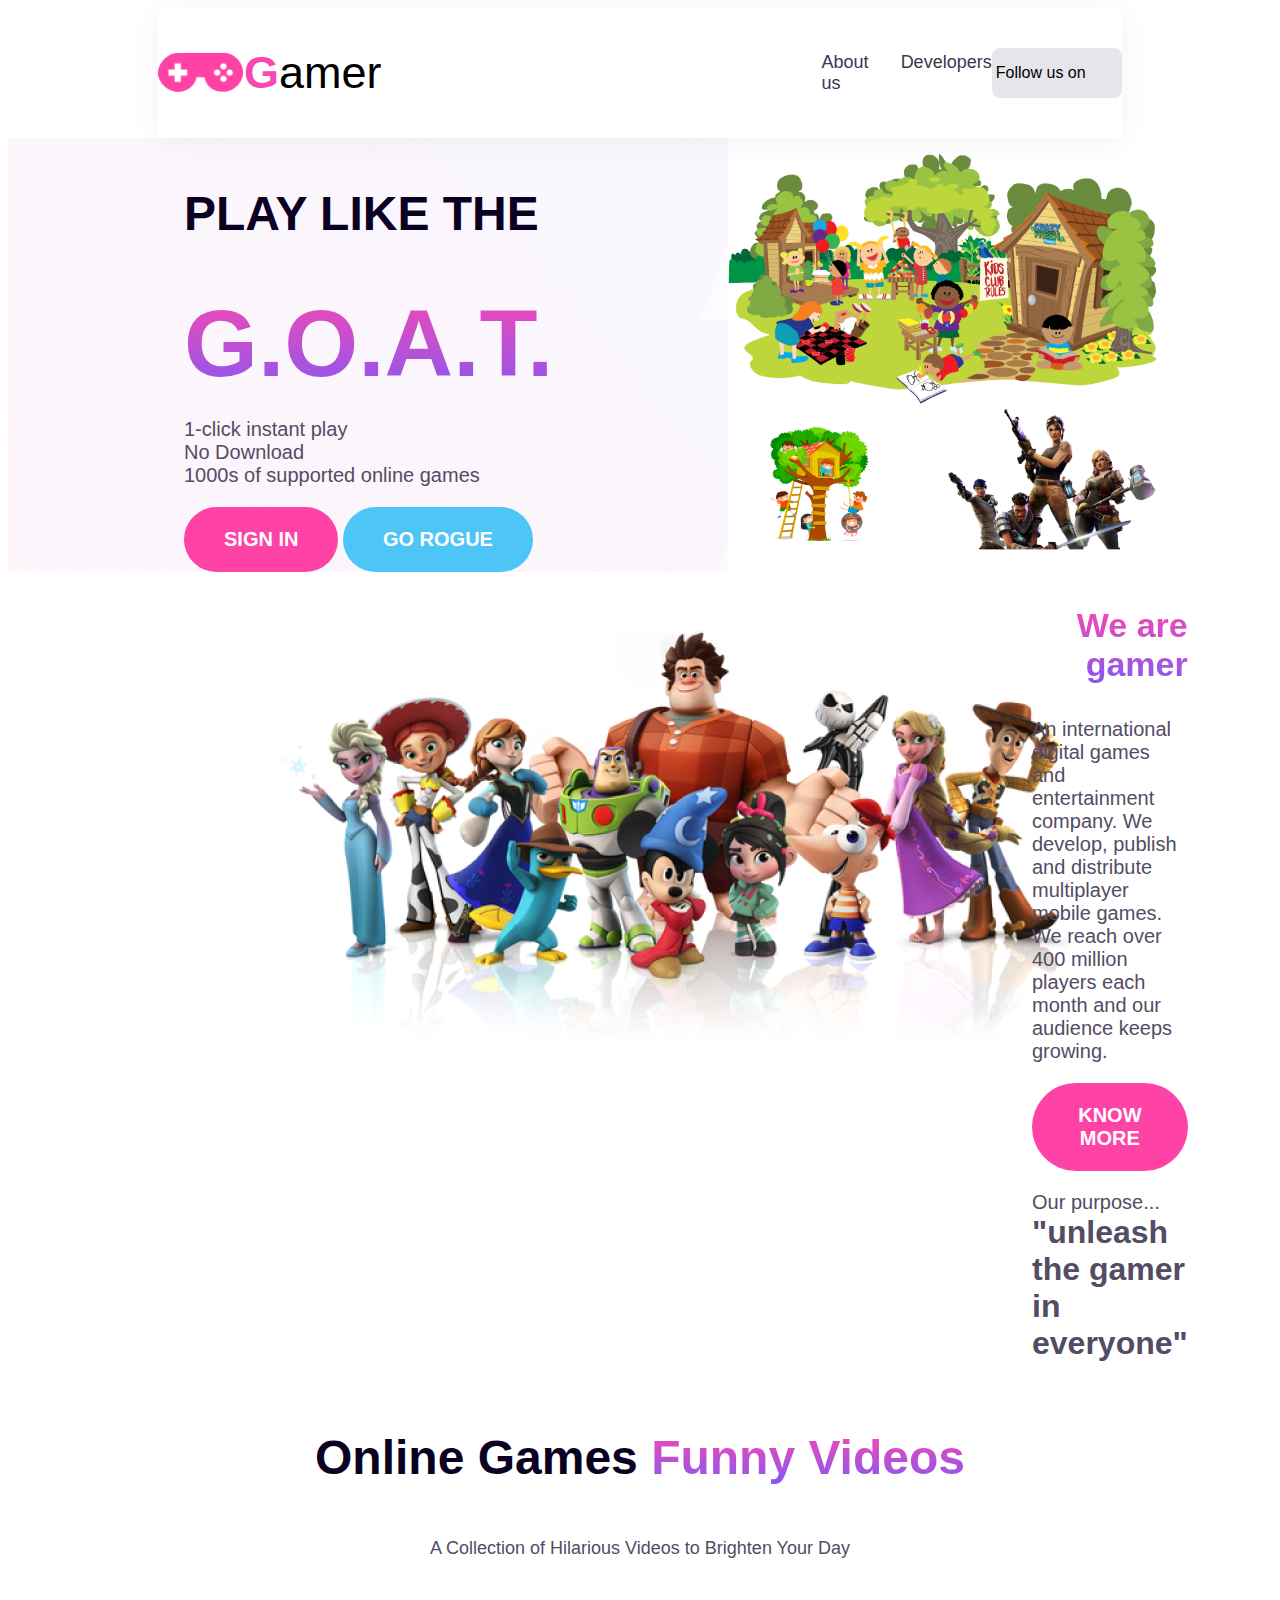
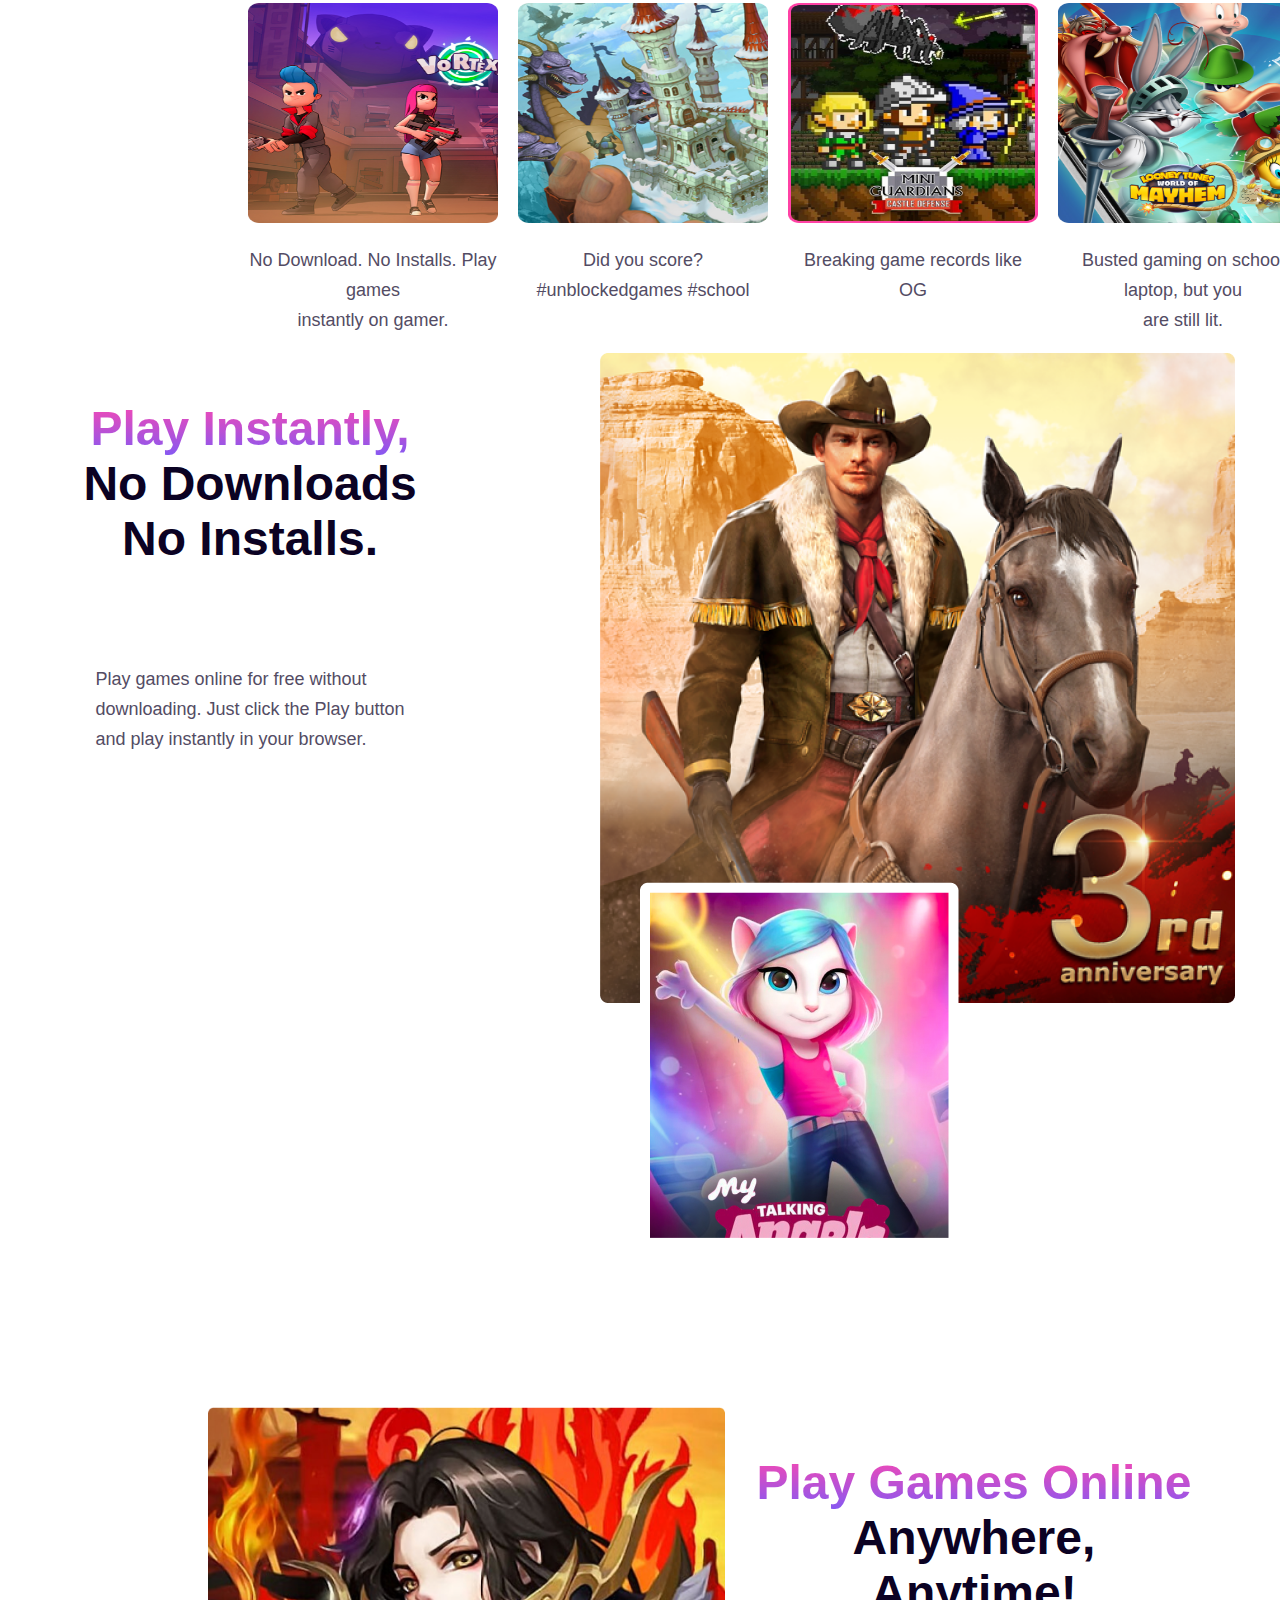
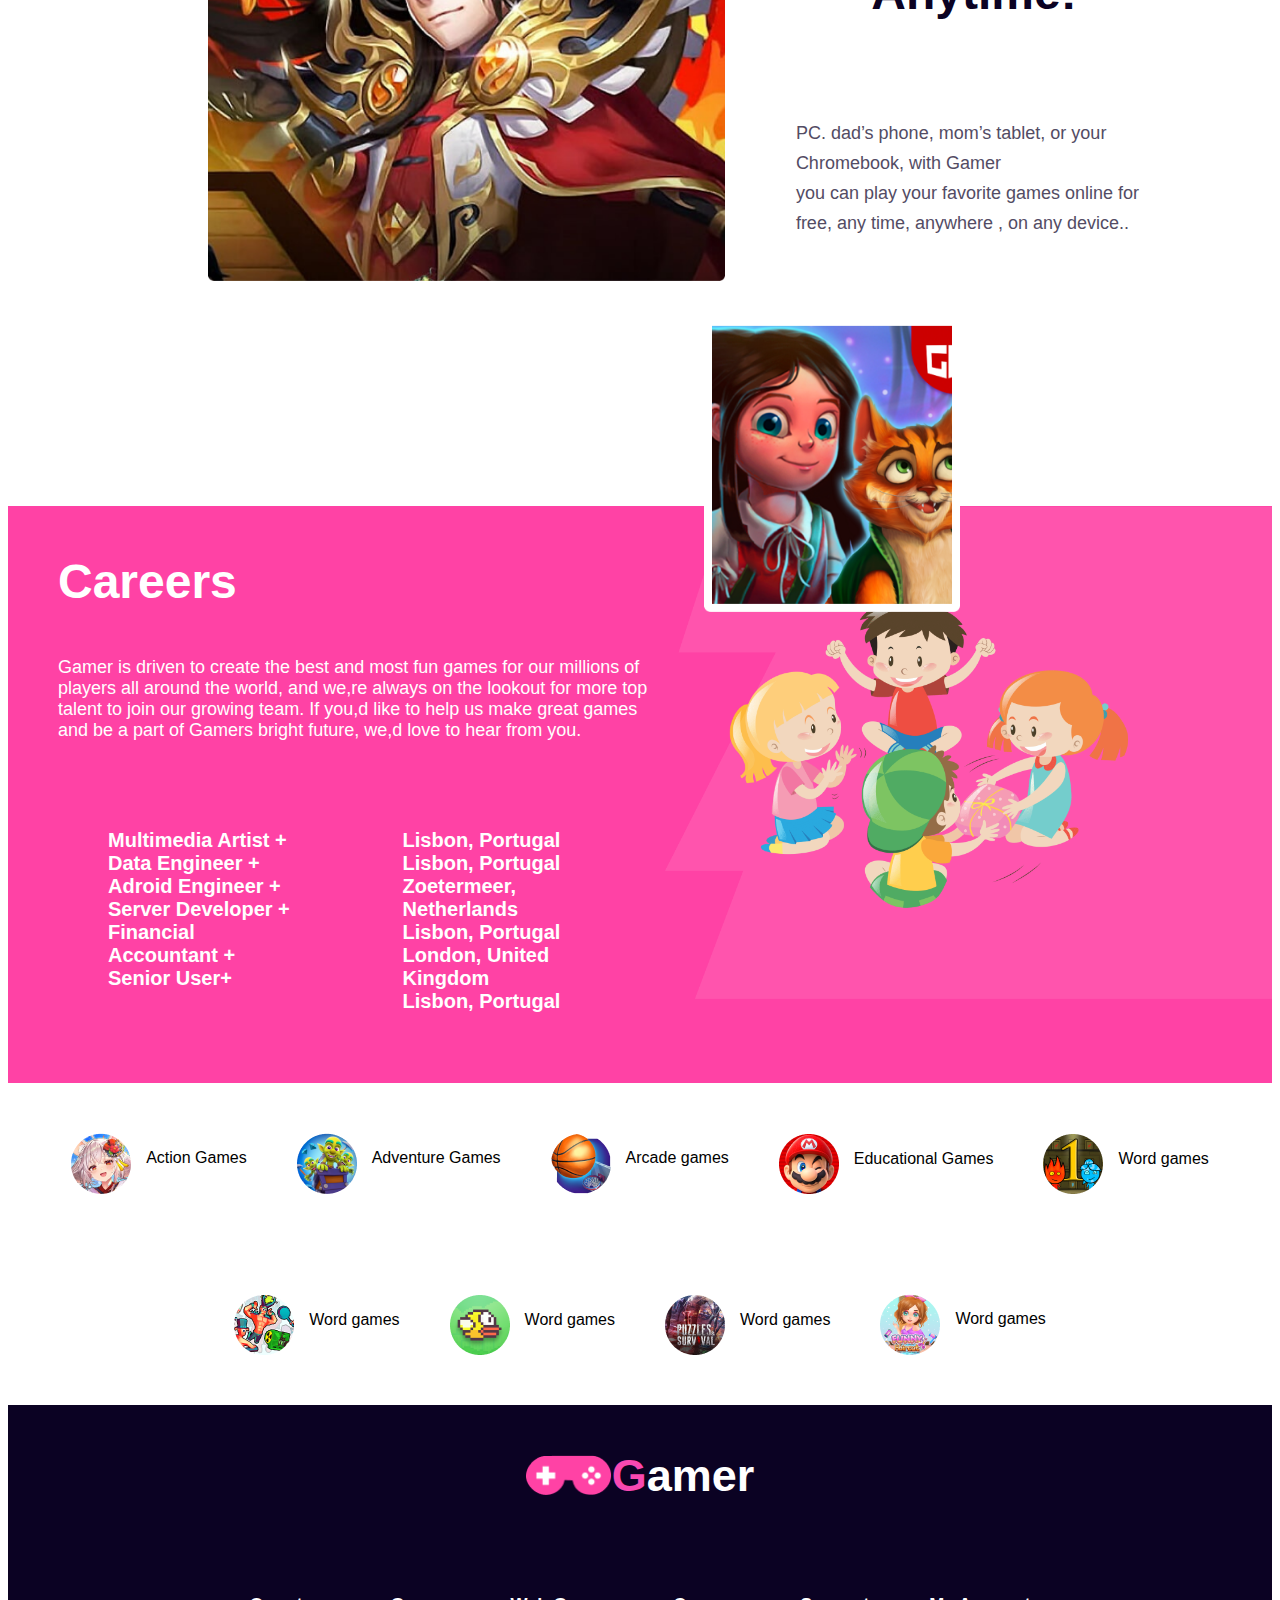
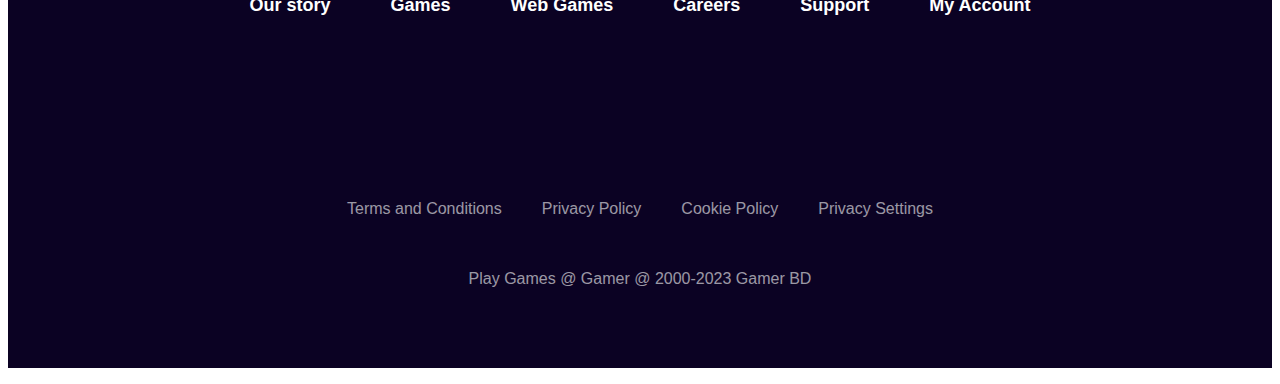
==== commit 12cc1e72: "done" ====
--- a/index.html
+++ b/index.html
@@ -62,7 +62,7 @@
 
 
         <div class="second-section-firstimg">
-            <img class="nn" src="/Group18.png" alt="">
+            <img class="nn" src="./Group18.png" alt="">
         </div>
 
 
@@ -75,7 +75,7 @@
 
 
         <div class="second-section-firstimg">
-            <img class="bb" src="/pngwing4.png" alt="">
+            <img class="bb" src="./pngwing4.png" alt="">
         </div>
 
         <div class="fourth-desc">
@@ -110,23 +110,23 @@
             <p class="textone">A Collection of Hilarious Videos to Brighten Your Day</p>
         </div>
         <div class="card">
-            <div class="card-one"><img src="/pngwing4.png" alt="">
+            <div class="card-one"><img src="./Rectangle4.png" alt="">
                 <p class="textone">No Download. No Installs. Play games <br> instantly on gamer.</p>
             </div>
 
 
 
-            <div class="card-one"><img src="/Rectangle5.png" alt="">
+            <div class="card-one"><img src="./Rectangle5.png" alt="">
                 <p class="textone">Did you score? #unblockedgames #school</p>
             </div>
 
 
-            <div class="card-one"><img src="/Rectangle7.png" alt="">
+            <div class="card-one"><img src="./Rectangle7.png" alt="">
                 <p class="textone">Breaking game records like OG</p>
             </div>
 
 
-            <div class="card-one"><img src="/Rectangle6.png" alt="">
+            <div class="card-one"><img src="./Rectangle6.png" alt="">
                 <p class="textone">Busted gaming on school laptop, but you <br>are still lit.</p>
             </div>
 
@@ -157,9 +157,9 @@
             </div>
         </div>
         <div class="play-img">
-            <img class="playg" src="/Rectangle55.png" alt=""> </div>
+            <img class="playg" src="./Rectangle55.png" alt=""> </div>
             <div class="playh">
-                <img class="playk" src="/Rectang66.png" alt="">
+                <img class="playk" src="./Rectang66.png" alt="">
             </div>
        
 
@@ -179,9 +179,9 @@
             </div>
         </div>
         <div class="play-imgt">
-            <img class="playmms" src="/Rectangle67.png" alt=""> </div>
+            <img class="playmms" src="./Rectangle67.png" alt=""> </div>
             <div class="playkk">
-                <img class="playkkk" src="/Rectangle78.png" alt="">
+                <img class="playkkk" src="./Rectangle78.png" alt="">
             </div>
        
 
@@ -218,7 +218,7 @@
     </div>
         
         <div class="cimg">
-            <img class="cimgg" src="/Group65.png" alt="">
+            <img class="cimgg" src="./Group65.png" alt="">
         </div>
 
 
@@ -232,42 +232,42 @@
 <div class="lastone">
     <div class="action">
         
-        <img class="actionimg" src="/Rectangle11.png" alt="">
+        <img class="actionimg" src="./Rectangle11.png" alt="">
         <p class=".texttwo">Action Games</p>
     </div>
     <div class="ad">
-        <img src="/Rectangle12.png" alt="">
+        <img src="./Rectangle12.png" alt="">
         <p class=".texttwo" >Adventure Games</p>
     </div>
     <div class="ar">
-        <img src="/Rectangle13.png" alt="">
+        <img src="./Rectangle13.png" alt="">
         <p class=".texttwo">Arcade games</p>
     </div>
     <div class="ed">
-        <img src="/Rectangle14.png" alt="">
+        <img src="./Rectangle14.png" alt="">
         <p class=".texttwo">Educational Games</p>
     </div>
     <div class="wo">
-        <img src="/Rectangle15.png" alt="">
+        <img src="./Rectangle15.png" alt="">
         <p class=".texttwo">Word games</p>
     </div>
 
 </div>
 <div class="lasttwo">
     <div class="wo">
-        <img src="/Rectangle16.png" alt="">
-        <p class=".texttwo">Word games</p>
-    </div>
-    <div class="wo">
-        <img src="/Rectangle17.png" alt="">
-        <p class=".texttwo">Word games</p>
-    </div>
-    <div class="wo">
-        <img src="/Rectangle18.png" alt="">
-        <p class=".texttwo">Word games</p>
-    </div>
-    <div class="wo">
-        <img src="/Rectangle19.png" alt="">
+        <img src="./Rectangle16.png" alt="">
+        <p class=".texttwo">Word games</p>
+    </div>
+    <div class="wo">
+        <img src="./Rectangle17.png" alt="">
+        <p class=".texttwo">Word games</p>
+    </div>
+    <div class="wo">
+        <img src="./Rectangle18.png" alt="">
+        <p class=".texttwo">Word games</p>
+    </div>
+    <div class="wo">
+        <img src="./Rectangle19.png" alt="">
         <p class=".texttwo">Word games</p>
     </div>
 
@@ -280,7 +280,7 @@
 
 <footer class="footer">
     <div class="ft-title">
-        <img class="gamer-logo" src="/Frame.png" alt="">
+        <img class="gamer-logo" src="./Frame.png" alt="">
         <p class="gamerpp"><span class="pink">G</span>amer</p>
     </div>
     <div class="xx">
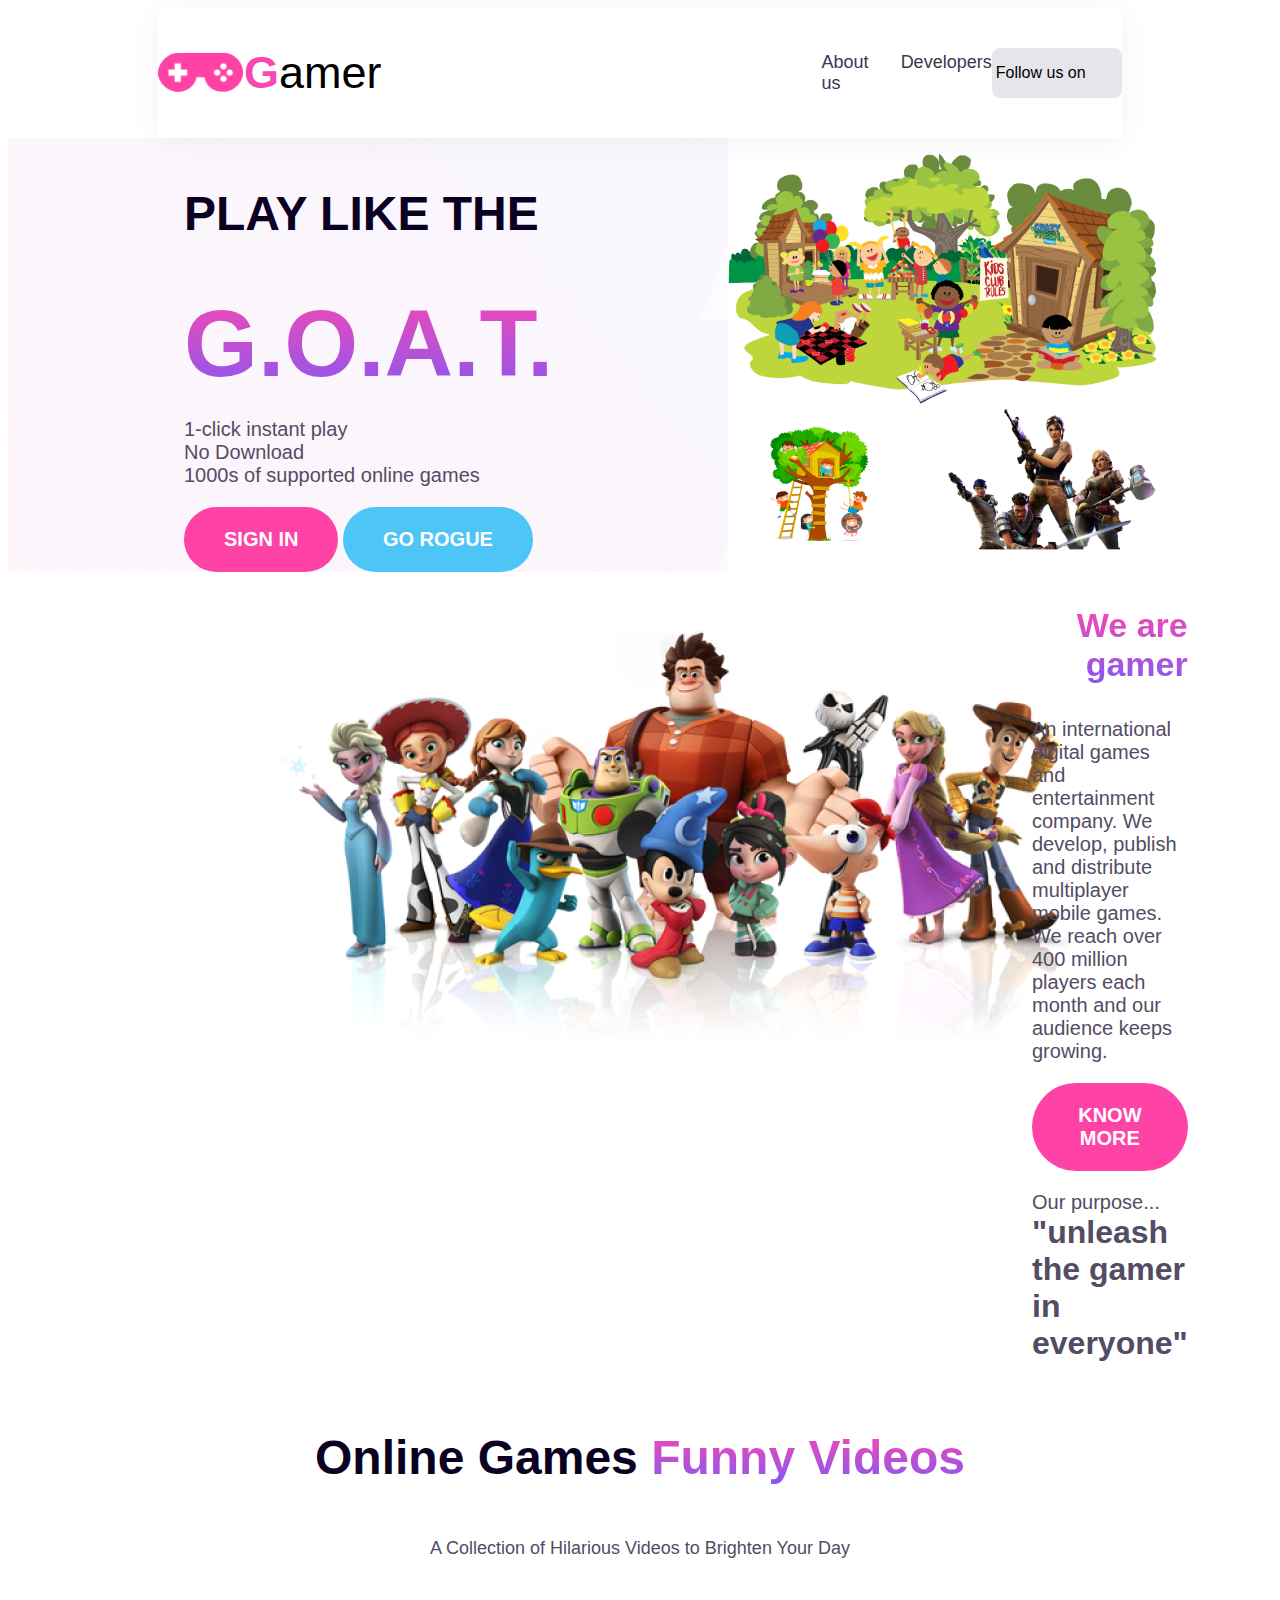
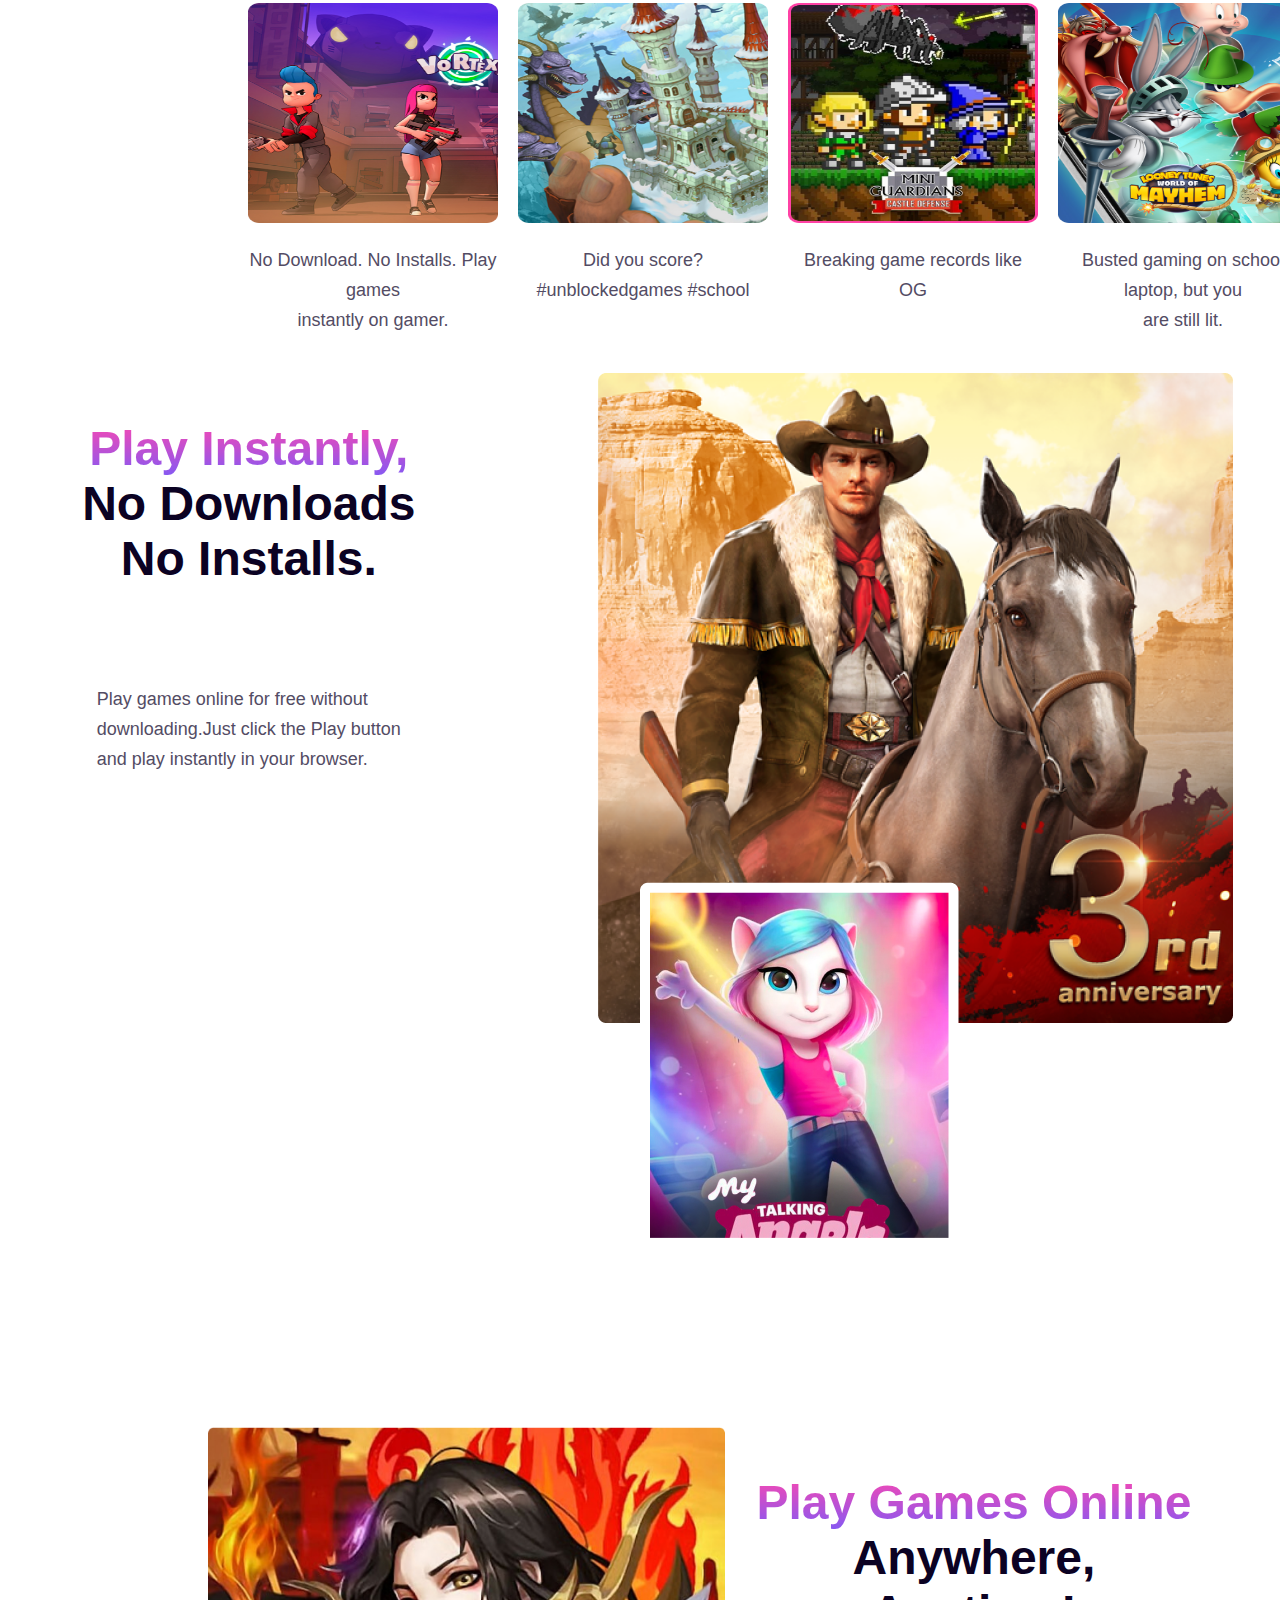
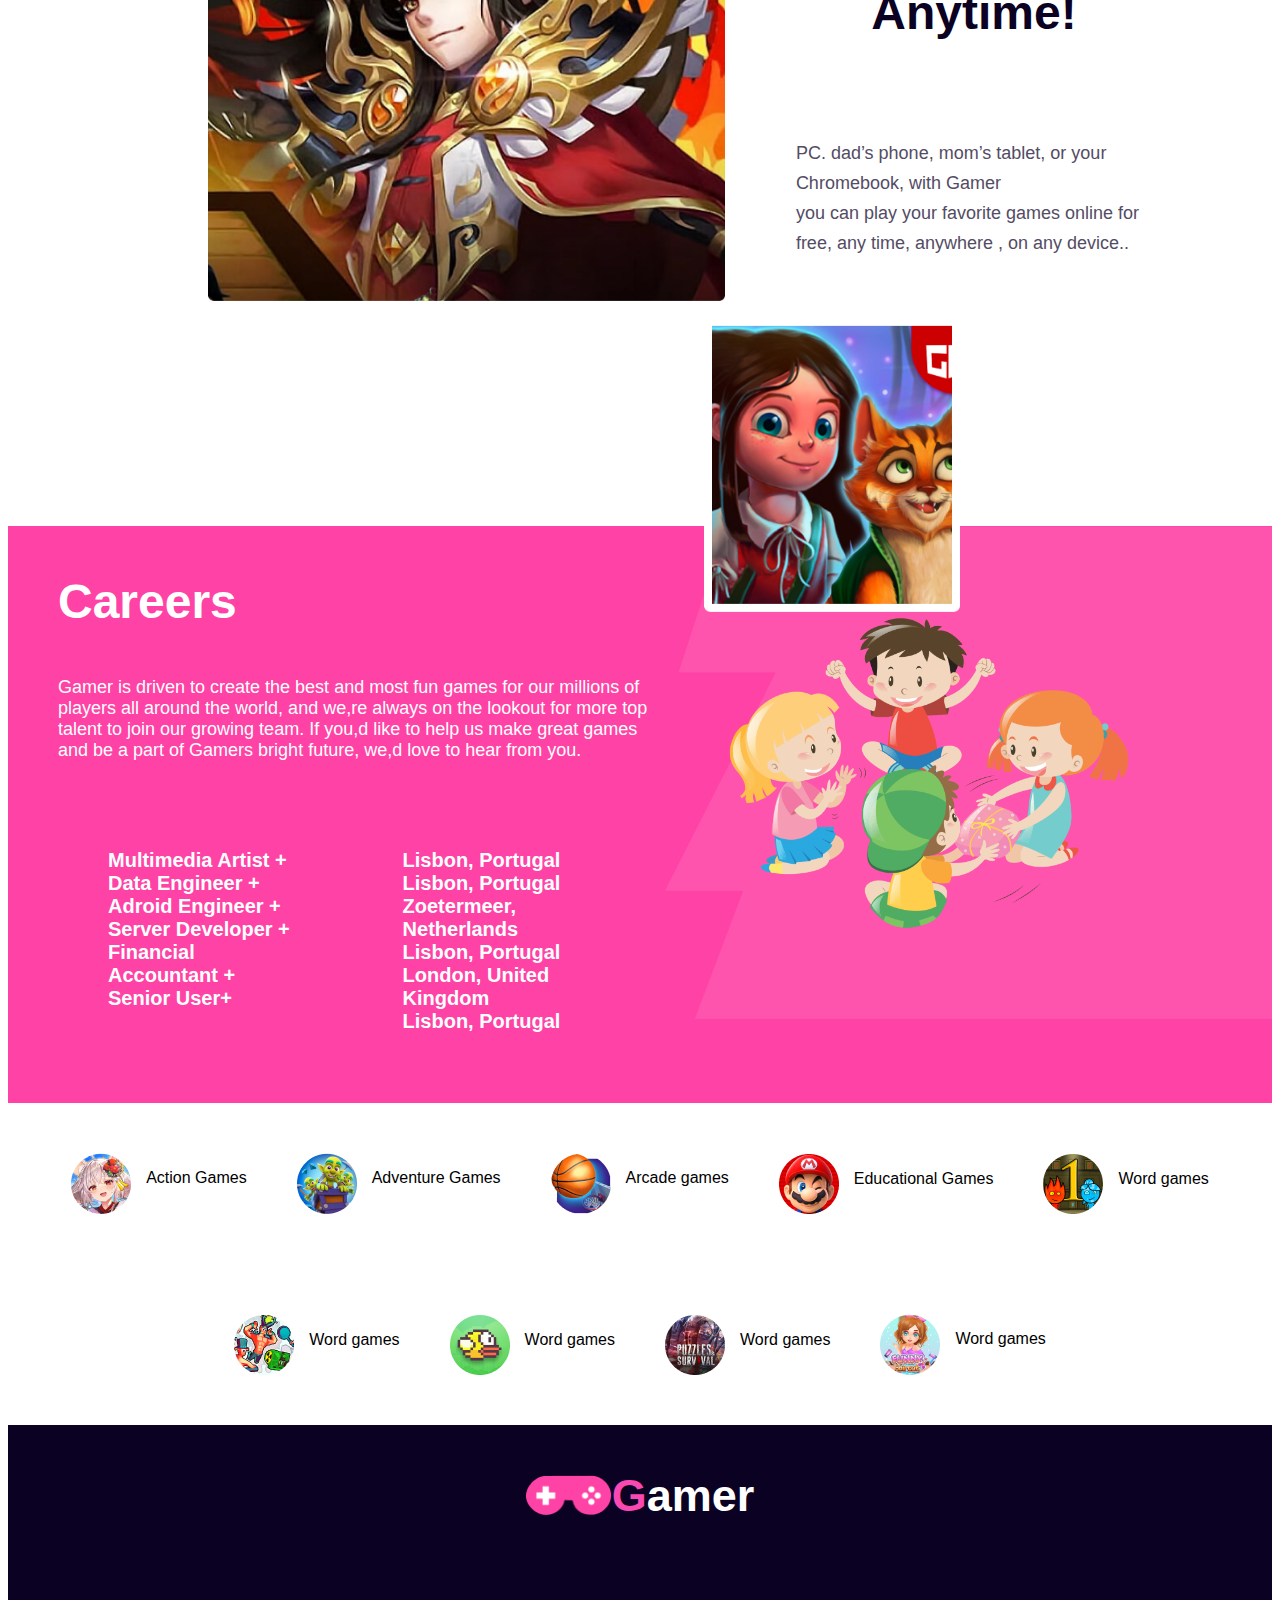
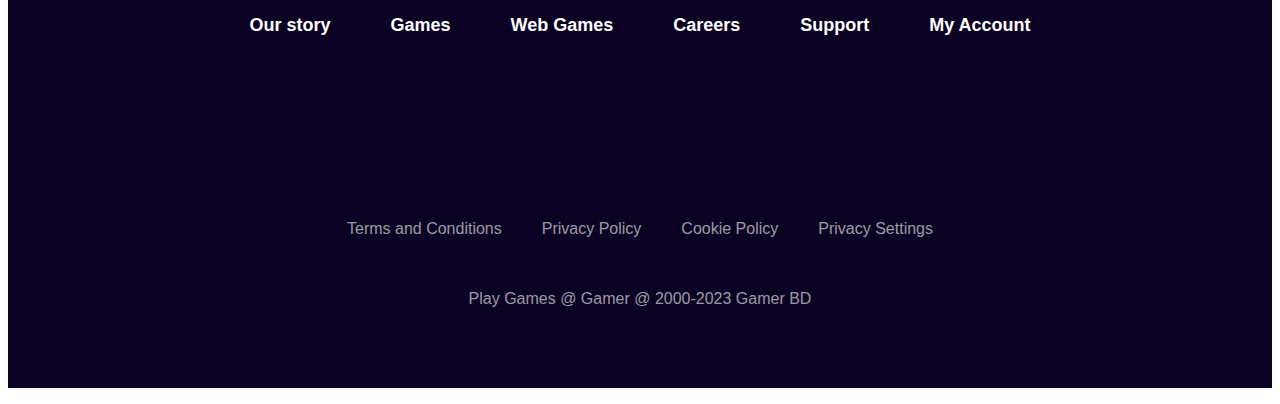
==== commit a545f4f3: "done" ====
--- a/index.html
+++ b/index.html
@@ -122,7 +122,9 @@
 
 
             <div class="card-one"><img src="./Rectangle7.png" alt="">
+               
                 <p class="textone">Breaking game records like OG</p>
+
             </div>
 
 
@@ -153,11 +155,11 @@
                 <p class="online-t"><span class="pinkone">Play Instantly,<br></span>
                     No Downloads <br>
                     No Installs.</p>
-                    <p class="texttwo">Play games online for free without <br> downloading. Just click the Play button <br>and play instantly in your browser.</p>
+                    <p class="texttwo">Play games online for free without <br> downloading.Just click the Play button <br>and play instantly in your browser.</p>
             </div>
         </div>
         <div class="play-img">
-            <img class="playg" src="./Rectangle55.png" alt=""> </div>
+            <img class="playg" src="./Rectangle55.png" alt=""></div>
             <div class="playh">
                 <img class="playk" src="./Rectang66.png" alt="">
             </div>
--- a/2nd.css
+++ b/2nd.css
@@ -232,6 +232,7 @@
     display: flex;
     flex-direction: row;
     justify-content: space-around;
+    margin-top: 20px;
  
 }
 .texttwo  {
@@ -406,29 +407,39 @@
     flex-direction: row;
     gap: 15px;}
 .wo:hover{
-    border: 2px solid skyblue;
+    border: 2px solid rgb(222, 69, 159);
     border-radius: 50px;
 background: #FFF;
+cursor: pointer;
 }
 .ed:hover{
-    border: 2px solid skyblue;
+    border: 2px solid rgb(222, 69, 159);
     border-radius: 50px;
 background: #FFF;
+cursor: pointer;
 }
 .ar:hover{
-    border: 2px solid skyblue;
+    border: 2px solid rgb(222, 69, 159);
     border-radius: 50px;
 background: #FFF;
+cursor: pointer;
 }
 .ad:hover{
-    border: 2px solid skyblue;
+    border: 2px solid rgb(222, 69, 159);
     border-radius: 50px;
 background: #FFF;
+cursor: pointer;
 }
 .action:hover{
-    border: 2px solid skyblue;
+    border: 2px solid rgb(222, 69, 159);
     border-radius: 50px;
 background: #FFF;
+cursor: pointer;
+}
+.card-one:hover{
+    border: 2px solid rgb(244, 225, 236);
+    box-shadow: 5px 5px 5px #eeb6d3;
+    cursor: pointer;
 }
 
 /* footer start */
